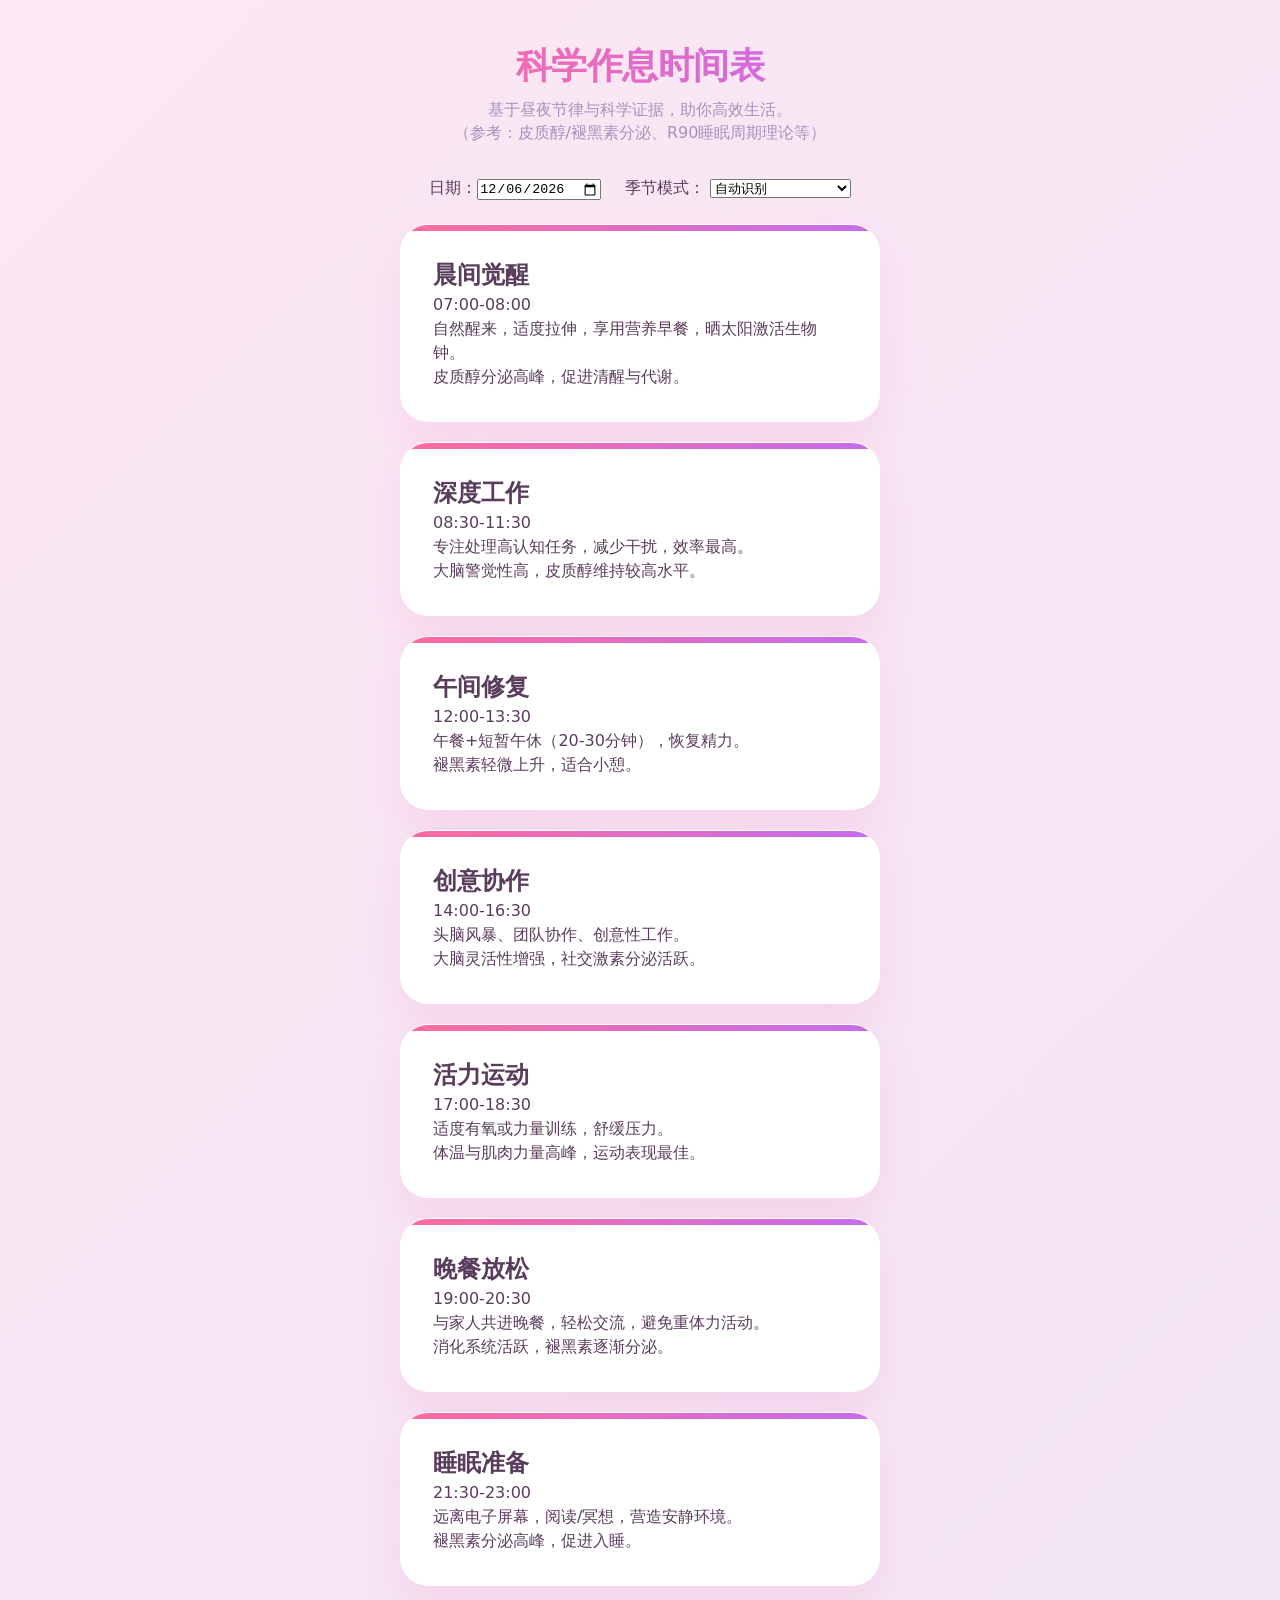
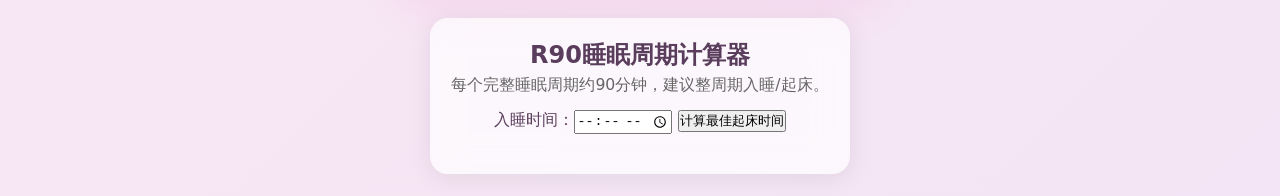
==== index.html @ bd5b2633 "Add files via upload" ====
<!DOCTYPE html>
<html lang="zh-CN">
<head>
    <meta charset="UTF-8">
    <meta name="viewport" content="width=device-width, initial-scale=1.0, maximum-scale=1.0, user-scalable=no">
    <title>LF.睡眠计算器 </title>
    <meta name="theme-color" content="#fce7f3">
    <style>
        * {
            margin: 0;
            padding: 0;
            box-sizing: border-box;
            -webkit-tap-highlight-color: transparent;
            word-break: break-word;
            overflow-wrap: break-word;
        }
        
        /* 女主题（默认） */
        :root {
            --primary: #ff6b9d;
            --primary-dark: #e84393;
            --primary-light: #ff9fce;
            --secondary: #c56cf0;
            --accent: #ff9ff3;
            --bg: linear-gradient(135deg, #fce7f3 0%, #f3e5f5 100%);
            --card-bg: rgba(255, 255, 255, 0.98);
            --surface: rgba(255, 255, 255, 0.92);
            --text: #5a3d5c;
            --text-secondary: #9c89b8;
            --text-muted: #b39bc8;
            --success: #58d68d;
            --warning: #f7dc6f;
            --error: #f1948a;
            --shadow: 0 20px 40px rgba(236, 112, 188, 0.15);
            --shadow-light: 0 10px 20px rgba(236, 112, 188, 0.1);
            --radius-lg: 28px;
            --radius-md: 20px;
            --radius-sm: 14px;
            --transition: all 0.4s cubic-bezier(0.175, 0.885, 0.32, 1.275);
        }
        
        /* 男主题 */
        .theme-male {
            --primary: #3b82f6;
            --primary-dark: #2563eb;
            --primary-light: #60a5fa;
            --secondary: #06b6d4;
            --accent: #22d3ee;
            --bg: linear-gradient(135deg, #dbeafe 0%, #e0f2fe 100%);
            --card-bg: rgba(255, 255, 255, 0.98);
            --surface: rgba(255, 255, 255, 0.92);
            --text: #1e3a8a;
            --text-secondary: #4b5563;
            --text-muted: #6b7280;
            --success: #10b981;
            --warning: #f59e0b;
            --error: #ef4444;
            --shadow: 0 20px 40px rgba(59, 130, 246, 0.15);
            --shadow-light: 0 10px 20px rgba(59, 130, 246, 0.1);
        }
        
        body {
            font-family: -apple-system, BlinkMacSystemFont, 'PingFang SC', 'Helvetica Neue', system-ui, sans-serif;
            background: var(--bg);
            color: var(--text);
            min-height: 100vh;
            padding: 16px;
            line-height: 1.5;
            overflow-x: hidden;
            touch-action: pan-y;
            transition: var(--transition);
            -webkit-font-smoothing: antialiased;
            -moz-osx-font-smoothing: grayscale;
        }
        
        .container {
            max-width: 480px;
            margin: 0 auto;
            position: relative;
            width: 100%;
        }
        
        /* 背景装饰元素 */
        .bg-blur {
            position: fixed;
            width: 300px;
            height: 300px;
            border-radius: 50%;
            filter: blur(80px);
            opacity: 0.6;
            z-index: -1;
            transition: var(--transition);
        }
        
        .bg-1 {
            background: var(--primary);
            top: 10%;
            left: -100px;
        }
        
        .bg-2 {
            background: var(--secondary);
            bottom: 10%;
            right: -100px;
        }
        
        /* 主题切换按钮 */
        .theme-toggle-container {
            position: absolute;
            top: 0;
            right: 0;
            z-index: 100;
        }
        
        .theme-toggle {
            background: var(--card-bg);
            backdrop-filter: blur(10px);
            border: none;
            width: 60px;
            height: 60px;
            border-radius: 50%;
            display: flex;
            align-items: center;
            justify-content: center;
            cursor: pointer;
            color: var(--primary);
            font-size: 28px;
            transition: var(--transition);
            box-shadow: var(--shadow-light);
            position: relative;
            overflow: hidden;
            font-weight: bold;
        }
        
        .theme-toggle:hover {
            transform: scale(1.15) rotate(15deg);
            box-shadow: 0 15px 30px rgba(var(--primary-rgb), 0.2);
        }
        
        /* 卡片 */
        .card {
            background: var(--card-bg);
            backdrop-filter: blur(20px);
            border-radius: var(--radius-lg);
            padding: clamp(20px, 5vw, 32px);
            margin-bottom: 20px;
            box-shadow: var(--shadow);
            border: 1px solid rgba(255, 255, 255, 0.8);
            position: relative;
            overflow: hidden;
            transition: var(--transition);
            width: 100%;
        }
        
        .card::before {
            content: '';
            position: absolute;
            top: 0;
            left: 0;
            right: 0;
            height: 6px;
            background: linear-gradient(90deg, var(--primary), var(--secondary));
            border-radius: var(--radius-lg) var(--radius-lg) 0 0;
            transition: var(--transition);
        }
        
        .header {
            text-align: center;
            margin-bottom: clamp(24px, 6vw, 32px);
            position: relative;
            padding-top: 20px;
        }
        
        .header h1 {
            font-size: clamp(28px, 8vw, 36px);
            font-weight: 900;
            margin-bottom: 12px;
            background: linear-gradient(90deg, var(--primary), var(--secondary));
            -webkit-background-clip: text;
            -webkit-text-fill-color: transparent;
            letter-spacing: -0.5px;
            transition: var(--transition);
            line-height: 1.2;
        }
        
        .header p {
            color: var(--text-secondary);
            font-size: clamp(14px, 4vw, 16px);
            font-weight: 500;
            opacity: 0.9;
            transition: var(--transition);
            line-height: 1.4;
        }
        
        .header-icon {
            font-size: clamp(48px, 12vw, 60px);
            margin-bottom: clamp(16px, 4vw, 20px);
            display: inline-block;
            animation: float 3s ease-in-out infinite;
            filter: drop-shadow(0 5px 15px rgba(var(--primary-rgb), 0.3));
        }
        
        @keyframes float {
            0%, 100% { transform: translateY(0) rotate(0deg); }
            50% { transform: translateY(-12px) rotate(5deg); }
        }
        
        /* 模式选择器 */
        .mode-selector {
            display: flex;
            background: var(--surface);
            border-radius: var(--radius-md);
            padding: 8px;
            margin-bottom: clamp(24px, 6vw, 32px);
            gap: 8px;
            border: 1px solid rgba(255, 255, 255, 0.5);
            transition: var(--transition);
            box-shadow: inset 0 2px 10px rgba(0, 0, 0, 0.05);
            flex-wrap: nowrap;
            overflow-x: auto;
            -webkit-overflow-scrolling: touch;
            scrollbar-width: none;
        }
        
        .mode-selector::-webkit-scrollbar {
            display: none;
        }
        
        .mode-btn {
            flex: 1;
            min-width: 100px;
            padding: clamp(14px, 4vw, 18px) 12px;
            border: none;
            background: transparent;
            color: var(--text-muted);
            font-weight: 800;
            border-radius: var(--radius-sm);
            cursor: pointer;
            transition: var(--transition);
            font-size: clamp(14px, 4vw, 16px);
            position: relative;
            overflow: hidden;
            letter-spacing: 0.5px;
            white-space: nowrap;
            text-align: center;
        }
        
        .mode-btn.active {
            color: white;
            background: linear-gradient(135deg, var(--primary), var(--secondary));
            box-shadow: 0 8px 20px rgba(var(--primary-rgb), 0.25);
            transform: translateY(-2px);
        }
        
        .mode-btn:not(.active):hover {
            background: rgba(255, 255, 255, 0.6);
            color: var(--text);
            transform: translateY(-2px);
        }
        
        /* 时间选择器 - 美化版 */
        .time-selector {
            background: var(--surface);
            border-radius: var(--radius-md);
            padding: clamp(20px, 5vw, 28px);
            margin-bottom: clamp(20px, 5vw, 28px);
            border: 1px solid rgba(255, 255, 255, 0.5);
            transition: var(--transition);
            box-shadow: 0 8px 20px rgba(0, 0, 0, 0.05);
        }
        
        .time-label {
            display: block;
            font-weight: 800;
            color: var(--text);
            margin-bottom: 20px;
            font-size: clamp(16px, 4.5vw, 18px);
            display: flex;
            align-items: center;
            gap: 12px;
            transition: var(--transition);
            line-height: 1.3;
        }
        
        .time-label::before {
            content: "⏰";
            font-size: clamp(18px, 5vw, 22px);
            background: linear-gradient(135deg, var(--primary), var(--secondary));
            -webkit-background-clip: text;
            -webkit-text-fill-color: transparent;
        }
        
        /* 自定义时间选择器 */
        .time-picker-wrapper {
            position: relative;
            width: 100%;
        }
        
        .custom-time-display {
            width: 100%;
            padding: clamp(16px, 4vw, 22px);
            font-size: clamp(28px, 8vw, 36px);
            background: rgba(255, 255, 255, 0.9);
            border: 2px solid rgba(255, 255, 255, 0.8);
            border-radius: var(--radius-sm);
            color: var(--primary);
            outline: none;
            text-align: center;
            transition: var(--transition);
            font-weight: 900;
            letter-spacing: 2px;
            box-shadow: 0 8px 20px rgba(0, 0, 0, 0.05);
            position: relative;
            cursor: pointer;
            -webkit-appearance: none;
            appearance: none;
            text-shadow: 0 0 20px rgba(var(--primary-rgb), 0.2);
            font-feature-settings: "tnum";
            line-height: 1.2;
        }
        
        .custom-time-display:hover {
            transform: translateY(-3px);
            box-shadow: 0 15px 30px rgba(0, 0, 0, 0.1);
        }
        
        .custom-time-display:focus {
            border-color: var(--primary);
            box-shadow: 0 0 0 4px rgba(var(--primary-rgb), 0.15), 0 15px 30px rgba(0, 0, 0, 0.1);
            transform: scale(1.02);
        }
        
        .custom-time-display::after {
            content: "⌚";
            position: absolute;
            right: 16px;
            top: 50%;
            transform: translateY(-50%);
            font-size: 24px;
            opacity: 0.6;
            transition: var(--transition);
        }
        
        .custom-time-display:hover::after {
            opacity: 1;
            transform: translateY(-50%) rotate(30deg);
        }
        
        /* 隐藏原生时间输入框 */
        .native-time-input {
            position: absolute;
            opacity: 0;
            width: 100%;
            height: 100%;
            top: 0;
            left: 0;
            cursor: pointer;
            z-index: 10;
        }
        
        /* 时间详情显示 */
        .time-detail {
            display: flex;
            justify-content: center;
            align-items: center;
            gap: 12px;
            margin-top: 16px;
            font-size: clamp(14px, 4vw, 16px);
            color: var(--text-secondary);
            font-weight: 600;
            opacity: 0.9;
            transition: var(--transition);
        }
        
        .time-period {
            background: rgba(var(--primary-rgb), 0.15);
            color: var(--primary);
            padding: 6px 16px;
            border-radius: 20px;
            font-weight: 800;
            font-size: clamp(14px, 4vw, 16px);
            transition: var(--transition);
            line-height: 1.2;
        }
        
        /* 滑块样式 */
        .slider-container {
            background: var(--surface);
            border-radius: var(--radius-md);
            padding: clamp(20px, 5vw, 28px);
            margin-bottom: clamp(20px, 5vw, 28px);
            border: 1px solid rgba(255, 255, 255, 0.5);
            transition: var(--transition);
            box-shadow: 0 8px 20px rgba(0, 0, 0, 0.05);
        }
        
        .slider-header {
            display: flex;
            justify-content: space-between;
            align-items: center;
            margin-bottom: 20px;
            flex-wrap: wrap;
            gap: 8px;
        }
        
        .slider-header label {
            font-weight: 800;
            color: var(--text);
            font-size: clamp(16px, 4.5vw, 18px);
            display: flex;
            align-items: center;
            gap: 12px;
            line-height: 1.3;
        }
        
        .slider-header label::before {
            content: "😴";
            font-size: clamp(18px, 5vw, 22px);
            background: linear-gradient(135deg, var(--primary), var(--secondary));
            -webkit-background-clip: text;
            -webkit-text-fill-color: transparent;
        }
        
        .slider-value {
            color: var(--primary);
            font-weight: 900;
            font-size: clamp(18px, 5vw, 22px);
            min-width: 80px;
            text-align: right;
            transition: var(--transition);
        }
        
        .slider {
            width: 100%;
            height: 12px;
            -webkit-appearance: none;
            appearance: none;
            background: linear-gradient(90deg, var(--success), var(--warning), var(--error));
            border-radius: 6px;
            outline: none;
            margin: 24px 0;
            box-shadow: inset 0 2px 6px rgba(0, 0, 0, 0.1);
        }
        
        .slider::-webkit-slider-thumb {
            -webkit-appearance: none;
            appearance: none;
            width: 36px;
            height: 36px;
            border-radius: 50%;
            background: white;
            cursor: pointer;
            border: 4px solid var(--primary);
            box-shadow: 0 6px 20px rgba(var(--primary-rgb), 0.4);
            transition: var(--transition);
        }
        
        .slider-labels {
            display: flex;
            justify-content: space-between;
            font-size: clamp(12px, 3.5vw, 14px);
            color: var(--text-muted);
            margin-top: 12px;
            font-weight: 600;
            flex-wrap: wrap;
            gap: 4px;
        }
        
        /* 午觉选项 */
        .nap-options {
            display: grid;
            grid-template-columns: repeat(3, 1fr);
            gap: clamp(12px, 3vw, 16px);
            margin-bottom: clamp(20px, 5vw, 28px);
        }
        
        .nap-option {
            background: var(--surface);
            border: 2px solid rgba(255, 255, 255, 0.5);
            border-radius: var(--radius-md);
            padding: clamp(16px, 4vw, 24px) 12px;
            text-align: center;
            cursor: pointer;
            transition: var(--transition);
            position: relative;
            overflow: hidden;
        }
        
        .nap-option.active {
            background: linear-gradient(135deg, var(--primary), var(--secondary));
            border-color: transparent;
            transform: translateY(-6px);
            box-shadow: 0 15px 30px rgba(var(--primary-rgb), 0.25);
        }
        
        .nap-duration {
            font-size: clamp(22px, 6vw, 28px);
            font-weight: 900;
            margin-bottom: 8px;
            position: relative;
            z-index: 2;
            letter-spacing: 1px;
            line-height: 1.2;
        }
        
        .nap-desc {
            font-size: clamp(12px, 3.5vw, 14px);
            color: var(--text-muted);
            position: relative;
            z-index: 2;
            font-weight: 600;
            line-height: 1.3;
        }
        
        .nap-option.active .nap-duration,
        .nap-option.active .nap-desc {
            color: white;
        }
        
        /* 当前时间显示 */
        .current-time-display {
            background: var(--surface);
            border-radius: var(--radius-md);
            padding: clamp(20px, 5vw, 24px);
            text-align: center;
            margin-bottom: clamp(20px, 5vw, 28px);
            border: 1px solid rgba(255, 255, 255, 0.5);
            position: relative;
            overflow: hidden;
            transition: var(--transition);
            box-shadow: 0 8px 20px rgba(0, 0, 0, 0.05);
        }
        
        .current-time-label {
            font-size: clamp(14px, 4vw, 16px);
            color: var(--text-secondary);
            margin-bottom: 12px;
            position: relative;
            z-index: 2;
            font-weight: 700;
            line-height: 1.3;
        }
        
        .current-time-value {
            font-size: clamp(36px, 10vw, 48px);
            font-weight: 900;
            color: var(--primary);
            position: relative;
            z-index: 2;
            text-shadow: 0 0 30px rgba(var(--primary-rgb), 0.3);
            transition: var(--transition);
            letter-spacing: 2px;
            font-feature-settings: "tnum";
            line-height: 1.2;
        }
        
        /* 计算按钮 */
        .calculate-btn {
            width: 100%;
            padding: clamp(20px, 5vw, 26px);
            background: linear-gradient(135deg, var(--primary), var(--secondary));
            border: none;
            border-radius: var(--radius-md);
            color: white;
            font-size: clamp(18px, 5vw, 20px);
            font-weight: 900;
            cursor: pointer;
            transition: var(--transition);
            margin-top: 12px;
            box-shadow: 0 15px 35px rgba(var(--primary-rgb), 0.3);
            position: relative;
            overflow: hidden;
            letter-spacing: 1px;
            line-height: 1.2;
        }
        
        .calculate-btn:hover {
            transform: translateY(-5px);
            box-shadow: 0 20px 40px rgba(var(--primary-rgb), 0.4);
        }
        
        /* 结果区域 */
        .results {
            margin-top: clamp(24px, 6vw, 32px);
            display: none;
            opacity: 0;
            transform: translateY(30px);
            transition: opacity 0.6s ease, transform 0.6s ease;
        }
        
        .results.show {
            display: block;
            opacity: 1;
            transform: translateY(0);
        }
        
        .result-header {
            display: flex;
            justify-content: space-between;
            align-items: center;
            margin-bottom: 24px;
            padding-bottom: 20px;
            border-bottom: 2px solid rgba(var(--primary-rgb), 0.1);
            flex-wrap: wrap;
            gap: 12px;
        }
        
        .result-header h3 {
            font-size: clamp(20px, 6vw, 24px);
            font-weight: 900;
            background: linear-gradient(90deg, var(--primary), var(--secondary));
            -webkit-background-clip: text;
            -webkit-text-fill-color: transparent;
            transition: var(--transition);
            line-height: 1.2;
        }
        
        .result-count {
            background: rgba(var(--primary-rgb), 0.15);
            color: var(--primary);
            padding: 10px 20px;
            border-radius: 50px;
            font-size: clamp(14px, 4vw, 16px);
            font-weight: 900;
            transition: var(--transition);
            white-space: nowrap;
        }
        
        .result-list {
            display: flex;
            flex-direction: column;
            gap: clamp(16px, 4vw, 20px);
        }
        
        .result-item {
            background: var(--surface);
            border-radius: var(--radius-md);
            padding: clamp(20px, 5vw, 26px);
            border-left: 8px solid var(--primary);
            transition: var(--transition);
            position: relative;
            overflow: hidden;
            box-shadow: 0 8px 20px rgba(0, 0, 0, 0.05);
        }
        
        .result-item.optimal {
            background: linear-gradient(135deg, rgba(88, 214, 141, 0.2), rgba(88, 214, 141, 0.1));
            border-left-color: var(--success);
            transform: scale(1.03);
            box-shadow: 0 15px 35px rgba(16, 185, 129, 0.2);
        }
        
        /* 时间显示美化 - 改为24小时制并添加中文时段 */
        .result-time {
            font-size: clamp(28px, 8vw, 36px);
            font-weight: 900;
            margin-bottom: 12px;
            position: relative;
            z-index: 2;
            background: linear-gradient(90deg, var(--primary), var(--secondary));
            -webkit-background-clip: text;
            -webkit-text-fill-color: transparent;
            letter-spacing: 2px;
            font-feature-settings: "tnum";
            text-shadow: 0 2px 10px rgba(var(--primary-rgb), 0.1);
            line-height: 1.2;
        }
        
        .time-period {
            font-size: clamp(14px, 4vw, 16px);
            font-weight: 700;
            color: var(--text-secondary);
            margin-left: 8px;
            vertical-align: middle;
        }
        
        .result-info {
            display: flex;
            justify-content: space-between;
            align-items: center;
            position: relative;
            z-index: 2;
            flex-wrap: wrap;
            gap: 12px;
        }
        
        .result-cycles {
            color: var(--text-secondary);
            font-size: clamp(14px, 4vw, 16px);
            font-weight: 700;
            transition: var(--transition);
            background: rgba(255, 255, 255, 0.7);
            padding: 8px 16px;
            border-radius: 20px;
            line-height: 1.3;
        }
        
        .set-alarm-btn {
            background: rgba(var(--primary-rgb), 0.15);
            color: var(--primary);
            padding: clamp(10px, 3vw, 12px) clamp(16px, 4vw, 24px);
            border-radius: var(--radius-sm);
            font-size: clamp(14px, 3.5vw, 15px);
            font-weight: 800;
            text-decoration: none;
            transition: var(--transition);
            border: 2px solid rgba(var(--primary-rgb), 0.3);
            display: inline-flex;
            align-items: center;
            gap: 8px;
            white-space: nowrap;
            line-height: 1.2;
            cursor: pointer;
            border: none;
            outline: none;
        }
        
        .set-alarm-btn:hover {
            background: var(--primary);
            color: white;
            transform: translateY(-3px);
            box-shadow: 0 8px 20px rgba(var(--primary-rgb), 0.3);
        }
        
        /* 展开全部按钮 */
        .expand-btn {
            width: 100%;
            padding: clamp(14px, 4vw, 18px);
            background: var(--surface);
            border: 2px solid rgba(var(--primary-rgb), 0.3);
            border-radius: var(--radius-md);
            color: var(--primary);
            font-size: clamp(14px, 4vw, 16px);
            font-weight: 800;
            cursor: pointer;
            transition: var(--transition);
            margin-top: 20px;
            text-align: center;
            display: none;
        }
        
        .expand-btn:hover {
            background: rgba(var(--primary-rgb), 0.1);
            transform: translateY(-3px);
        }
        
        /* 提示信息 */
        .tips {
            background: var(--surface);
            border-radius: var(--radius-md);
            padding: clamp(20px, 5vw, 28px);
            margin-top: clamp(24px, 6vw, 32px);
            border-left: 8px solid var(--warning);
            transition: var(--transition);
            box-shadow: 0 8px 20px rgba(0, 0, 0, 0.05);
        }
        
        .tips h3 {
            color: var(--warning);
            font-size: clamp(18px, 5vw, 20px);
            font-weight: 900;
            margin-bottom: 20px;
            display: flex;
            align-items: center;
            gap: 16px;
            line-height: 1.3;
        }
        
        .tips ul {
            padding-left: 28px;
            color: var(--text-secondary);
        }
        
        .tips li {
            margin-bottom: 12px;
            line-height: 1.6;
            font-weight: 500;
        }
        
        /* 信息卡片 */
        .info-section {
            margin-top: clamp(24px, 6vw, 32px);
        }
        
        .info-card {
            background: var(--surface);
            border-radius: var(--radius-md);
            padding: clamp(20px, 5vw, 28px);
            margin-bottom: clamp(16px, 4vw, 24px);
            border: 1px solid rgba(255, 255, 255, 0.5);
            transition: var(--transition);
            box-shadow: 0 8px 20px rgba(0, 0, 0, 0.05);
        }
        
        .info-card h3 {
            font-size: clamp(18px, 5vw, 20px);
            font-weight: 900;
            margin-bottom: 20px;
            color: var(--primary);
            transition: var(--transition);
            display: flex;
            align-items: center;
            gap: 12px;
            line-height: 1.3;
        }
        
        .info-card p {
            color: var(--text-secondary);
            font-size: clamp(14px, 4vw, 16px);
            line-height: 1.7;
            font-weight: 500;
        }
        
        /* 页脚 */
        .footer {
            text-align: center;
            margin-top: clamp(32px, 8vw, 48px);
            padding-top: clamp(20px, 5vw, 28px);
            border-top: 2px solid rgba(var(--primary-rgb), 0.1);
            color: var(--text-muted);
            font-size: clamp(14px, 3.5vw, 15px);
            font-weight: 600;
        }
        
        .footer p:first-child {
            margin-bottom: 12px;
        }
        
        /* 闹钟设置模态框 */
        .alarm-modal {
            display: none;
            position: fixed;
            top: 0;
            left: 0;
            right: 0;
            bottom: 0;
            background: rgba(0, 0, 0, 0.7);
            z-index: 1000;
            align-items: center;
            justify-content: center;
            padding: 20px;
        }
        
        .alarm-modal.show {
            display: flex;
        }
        
        .alarm-modal-content {
            background: var(--card-bg);
            border-radius: var(--radius-lg);
            padding: clamp(24px, 6vw, 32px);
            max-width: 400px;
            width: 100%;
            box-shadow: 0 25px 50px rgba(0, 0, 0, 0.3);
            position: relative;
            animation: modalFadeIn 0.3s ease;
        }
        
        @keyframes modalFadeIn {
            from { opacity: 0; transform: translateY(-20px); }
            to { opacity: 1; transform: translateY(0); }
        }
        
        .alarm-modal h3 {
            font-size: clamp(20px, 6vw, 24px);
            font-weight: 900;
            color: var(--primary);
            margin-bottom: 20px;
            text-align: center;
        }
        
        .alarm-time {
            font-size: clamp(32px, 8vw, 40px);
            font-weight: 900;
            text-align: center;
            color: var(--primary);
            margin-bottom: 30px;
            padding: 20px;
            background: rgba(var(--primary-rgb), 0.1);
            border-radius: var(--radius-md);
        }
        
        .alarm-options {
            display: flex;
            flex-direction: column;
            gap: 16px;
        }
        
        .alarm-option {
            display: flex;
            align-items: center;
            gap: 16px;
            padding: 16px;
            background: var(--surface);
            border-radius: var(--radius-md);
            cursor: pointer;
            transition: var(--transition);
            border: 2px solid transparent;
        }
        
        .alarm-option:hover {
            transform: translateY(-3px);
            border-color: var(--primary);
            box-shadow: 0 8px 20px rgba(var(--primary-rgb), 0.15);
        }
        
        .alarm-option-icon {
            font-size: 28px;
            width: 50px;
            height: 50px;
            display: flex;
            align-items: center;
            justify-content: center;
            background: rgba(var(--primary-rgb), 0.1);
            border-radius: 50%;
            color: var(--primary);
        }
        
        .alarm-option-text {
            flex: 1;
        }
        
        .alarm-option-title {
            font-weight: 800;
            color: var(--text);
            margin-bottom: 4px;
            font-size: 16px;
        }
        
        .alarm-option-desc {
            color: var(--text-secondary);
            font-size: 14px;
        }
        
        .close-modal {
            position: absolute;
            top: 20px;
            right: 20px;
            width: 40px;
            height: 40px;
            border-radius: 50%;
            background: rgba(var(--primary-rgb), 0.1);
            border: none;
            color: var(--primary);
            font-size: 24px;
            cursor: pointer;
            display: flex;
            align-items: center;
            justify-content: center;
            transition: var(--transition);
        }
        
        .close-modal:hover {
            background: var(--primary);
            color: white;
            transform: rotate(90deg);
        }
        
        /* 桌面端优化 */
        @media (min-width: 768px) {
            body {
                padding: 24px;
            }
            
            .container {
                max-width: 480px;
            }
            
            .card {
                padding: 32px;
            }
            
            .header h1 {
                font-size: 36px;
            }
            
            .mode-btn {
                font-size: 16px;
                min-width: 120px;
            }
        }
        
        /* 移动端优化 */
        @media (max-width: 480px) {
            .nap-options {
                grid-template-columns: repeat(3, minmax(0, 1fr));
                gap: 10px;
            }
            
            .mode-btn {
                min-width: 90px;
                padding: 14px 8px;
                font-size: 14px;
            }
            
            .theme-toggle {
                width: 50px;
                height: 50px;
                font-size: 24px;
            }
        }
        
        @media (max-width: 360px) {
            .nap-options {
                grid-template-columns: 1fr;
            }
            
            .result-info {
                flex-direction: column;
                align-items: flex-start;
                gap: 16px;
            }
            
            .set-alarm-btn {
                align-self: flex-start;
            }
            
            .slider-labels {
                flex-direction: column;
                align-items: flex-start;
                gap: 4px;
            }
            
            .slider-labels span {
                width: 100%;
                text-align: left;
            }
        }
    </style>
</head>
<body>
    <!-- 背景装饰元素 -->

    <div class="container">
      <header class="header">
        <h1>科学作息时间表</h1>
        <p>基于昼夜节律与科学证据，助你高效生活。<br>（参考：皮质醇/褪黑素分泌、R90睡眠周期理论等）</p>
      </header>
      <section class="settings" style="margin-bottom:1.5rem;display:flex;gap:1.5rem;flex-wrap:wrap;justify-content:center;">
        <label>日期：<input type="date" id="datePicker"></label>
        <label>季节模式：
          <select id="seasonMode">
            <option value="auto">自动识别</option>
            <option value="spring_summer">春夏（早起30分钟）</option>
            <option value="autumn_winter">秋冬（标准）</option>
          </select>
        </label>
      </section>
      <section class="schedule" id="schedule"></section>
      <section class="r90" style="margin:2rem auto 0 auto;max-width:420px;background:rgba(255,255,255,0.7);border-radius:18px;box-shadow:0 4px 24px rgba(0,0,0,0.08);backdrop-filter:blur(16px);padding:1.2rem 1.2rem 1.5rem 1.2rem;text-align:center;">
        <h2>R90睡眠周期计算器</h2>
        <div style="margin-bottom:0.7rem; color:#666; font-size:0.98rem;">每个完整睡眠周期约90分钟，建议整周期入睡/起床。</div>
        <div>
          <label>入睡时间：<input type="time" id="sleepTime"></label>
          <button id="calcR90">计算最佳起床时间</button>
        </div>
        <div class="r90-result" id="r90Result" style="margin-top:1rem;color:#4f8cff;font-size:1.1rem;font-weight:500;"></div>
      </section>
    </div>
    <script>
    // 科学作息7大模块定义
    const baseSchedule = [
      {
        name: "晨间觉醒",
        time: "07:00-08:00",
        desc: "自然醒来，适度拉伸，享用营养早餐，晒太阳激活生物钟。",
        science: "皮质醇分泌高峰，促进清醒与代谢。"
      },
      {
        name: "深度工作",
        time: "08:30-11:30",
        desc: "专注处理高认知任务，减少干扰，效率最高。",
        science: "大脑警觉性高，皮质醇维持较高水平。"
      },
      {
        name: "午间修复",
        time: "12:00-13:30",
        desc: "午餐+短暂午休（20-30分钟），恢复精力。",
        science: "褪黑素轻微上升，适合小憩。"
      },
      {
        name: "创意协作",
        time: "14:00-16:30",
        desc: "头脑风暴、团队协作、创意性工作。",
        science: "大脑灵活性增强，社交激素分泌活跃。"
      },
      {
        name: "活力运动",
        time: "17:00-18:30",
        desc: "适度有氧或力量训练，舒缓压力。",
        science: "体温与肌肉力量高峰，运动表现最佳。"
      },
      {
        name: "晚餐放松",
        time: "19:00-20:30",
        desc: "与家人共进晚餐，轻松交流，避免重体力活动。",
        science: "消化系统活跃，褪黑素逐渐分泌。"
      },
      {
        name: "睡眠准备",
        time: "21:30-23:00",
        desc: "远离电子屏幕，阅读/冥想，营造安静环境。",
        science: "褪黑素分泌高峰，促进入睡。"
      }
    ];
    // 季节模式调整
    function getSeasonMode(date, userPref) {
      if (userPref && userPref !== 'auto') return userPref;
      const m = date.getMonth() + 1;
      if (m >= 3 && m <= 8) return 'spring_summer';
      return 'autumn_winter';
    }
    function adjustScheduleForSeason(schedule, seasonMode) {
      if (seasonMode === 'spring_summer') {
        // 早起30分钟，整体提前30分钟
        return schedule.map(item => {
          const [start, end] = item.time.split('-').map(t => t.trim());
          return {
            ...item,
            time: shiftTimeRange(start, end, -30)
          };
        });
      }
      return schedule;
    }
    function shiftTimeRange(start, end, deltaMin) {
      return `${shiftTime(start, deltaMin)}-${shiftTime(end, deltaMin)}`;
    }
    function shiftTime(timeStr, deltaMin) {
      const [h, m] = timeStr.split(':').map(Number);
      let total = h * 60 + m + deltaMin;
      if (total < 0) total += 24 * 60;
      if (total >= 24 * 60) total -= 24 * 60;
      const hh = String(Math.floor(total / 60)).padStart(2, '0');
      const mm = String(total % 60).padStart(2, '0');
      return `${hh}:${mm}`;
    }
    // 渲染作息表
    function renderSchedule(date, seasonMode) {
      const schedule = adjustScheduleForSeason(baseSchedule, seasonMode);
      const container = document.getElementById('schedule');
      container.innerHTML = '';
      schedule.forEach(item => {
        const card = document.createElement('div');
        card.className = 'card';
        card.innerHTML = `
          <h2>${item.name}</h2>
          <div class="time">${item.time}</div>
          <div class="desc">${item.desc}</div>
          <div class="science">${item.science}</div>
        `;
        container.appendChild(card);
      });
    }
    // 本地存储
    function savePrefs(date, seasonMode) {
      localStorage.setItem('schedule_date', date.toISOString().slice(0,10));
      localStorage.setItem('season_mode', seasonMode);
    }
    function loadPrefs() {
      const dateStr = localStorage.getItem('schedule_date');
      const seasonMode = localStorage.getItem('season_mode') || 'auto';
      return {
        date: dateStr ? new Date(dateStr) : new Date(),
        seasonMode
      };
    }
    // 事件绑定
    const datePicker = document.getElementById('datePicker');
    const seasonModeSel = document.getElementById('seasonMode');
    function updateSchedule() {
      const date = new Date(datePicker.value);
      const seasonMode = getSeasonMode(date, seasonModeSel.value);
      renderSchedule(date, seasonMode);
      savePrefs(date, seasonModeSel.value);
    }
    datePicker.addEventListener('change', updateSchedule);
    seasonModeSel.addEventListener('change', updateSchedule);
    // 初始化
    (function init() {
      const prefs = loadPrefs();
      datePicker.value = prefs.date.toISOString().slice(0,10);
      seasonModeSel.value = prefs.seasonMode;
      updateSchedule();
    })();
    // R90睡眠周期计算
    document.getElementById('calcR90').onclick = function() {
      const sleepTime = document.getElementById('sleepTime').value;
      if (!sleepTime) {
        document.getElementById('r90Result').textContent = '请先选择入睡时间';
        return;
      }
      const [h, m] = sleepTime.split(':').map(Number);
      const base = h * 60 + m;
      let results = [];
      for (let i = 3; i <= 6; i++) { // 3~6个周期
        const t = base + i * 90;
        const hh = String(Math.floor((t % 1440) / 60)).padStart(2, '0');
        const mm = String((t % 60)).padStart(2, '0');
        results.push(`${hh}:${mm}`);
      }
      document.getElementById('r90Result').textContent = '建议起床时间：' + results.join(' 或 ');
    };
    </script>
  </body>
</html>
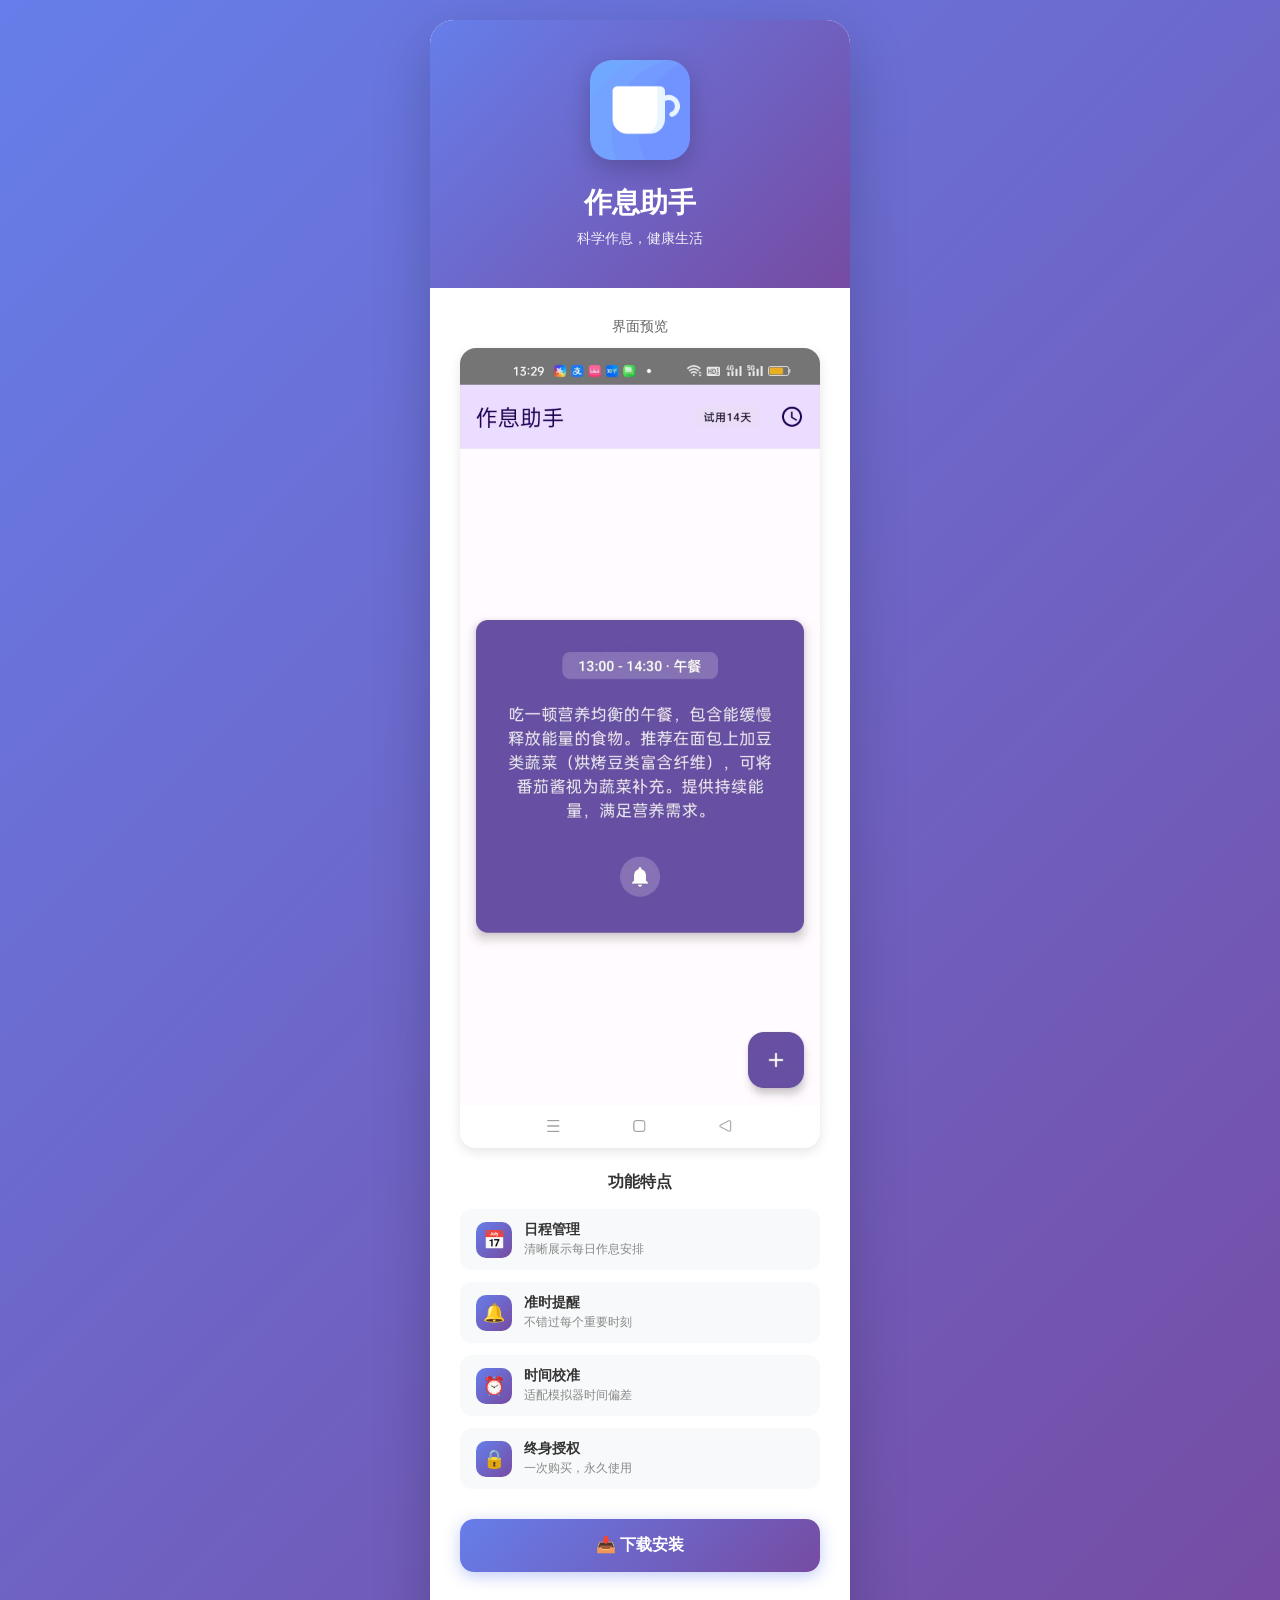
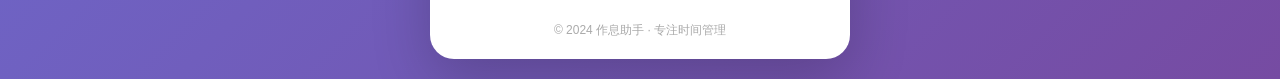
==== commit cbe88561: "Add files via upload" ====
--- a/index.html
+++ b/index.html
@@ -1,1206 +1,224 @@
-<!DOCTYPE html>
-<html lang="zh-CN">
-<head>
-    <meta charset="UTF-8">
-    <meta name="viewport" content="width=device-width, initial-scale=1.0, maximum-scale=1.0, user-scalable=no">
-    <title>LF.睡眠计算器 </title>
-    <meta name="theme-color" content="#fce7f3">
-    <style>
-        * {
-            margin: 0;
-            padding: 0;
-            box-sizing: border-box;
-            -webkit-tap-highlight-color: transparent;
-            word-break: break-word;
-            overflow-wrap: break-word;
-        }
-        
-        /* 女主题（默认） */
-        :root {
-            --primary: #ff6b9d;
-            --primary-dark: #e84393;
-            --primary-light: #ff9fce;
-            --secondary: #c56cf0;
-            --accent: #ff9ff3;
-            --bg: linear-gradient(135deg, #fce7f3 0%, #f3e5f5 100%);
-            --card-bg: rgba(255, 255, 255, 0.98);
-            --surface: rgba(255, 255, 255, 0.92);
-            --text: #5a3d5c;
-            --text-secondary: #9c89b8;
-            --text-muted: #b39bc8;
-            --success: #58d68d;
-            --warning: #f7dc6f;
-            --error: #f1948a;
-            --shadow: 0 20px 40px rgba(236, 112, 188, 0.15);
-            --shadow-light: 0 10px 20px rgba(236, 112, 188, 0.1);
-            --radius-lg: 28px;
-            --radius-md: 20px;
-            --radius-sm: 14px;
-            --transition: all 0.4s cubic-bezier(0.175, 0.885, 0.32, 1.275);
-        }
-        
-        /* 男主题 */
-        .theme-male {
-            --primary: #3b82f6;
-            --primary-dark: #2563eb;
-            --primary-light: #60a5fa;
-            --secondary: #06b6d4;
-            --accent: #22d3ee;
-            --bg: linear-gradient(135deg, #dbeafe 0%, #e0f2fe 100%);
-            --card-bg: rgba(255, 255, 255, 0.98);
-            --surface: rgba(255, 255, 255, 0.92);
-            --text: #1e3a8a;
-            --text-secondary: #4b5563;
-            --text-muted: #6b7280;
-            --success: #10b981;
-            --warning: #f59e0b;
-            --error: #ef4444;
-            --shadow: 0 20px 40px rgba(59, 130, 246, 0.15);
-            --shadow-light: 0 10px 20px rgba(59, 130, 246, 0.1);
-        }
-        
-        body {
-            font-family: -apple-system, BlinkMacSystemFont, 'PingFang SC', 'Helvetica Neue', system-ui, sans-serif;
-            background: var(--bg);
-            color: var(--text);
-            min-height: 100vh;
-            padding: 16px;
-            line-height: 1.5;
-            overflow-x: hidden;
-            touch-action: pan-y;
-            transition: var(--transition);
-            -webkit-font-smoothing: antialiased;
-            -moz-osx-font-smoothing: grayscale;
-        }
-        
-        .container {
-            max-width: 480px;
-            margin: 0 auto;
-            position: relative;
-            width: 100%;
-        }
-        
-        /* 背景装饰元素 */
-        .bg-blur {
-            position: fixed;
-            width: 300px;
-            height: 300px;
-            border-radius: 50%;
-            filter: blur(80px);
-            opacity: 0.6;
-            z-index: -1;
-            transition: var(--transition);
-        }
-        
-        .bg-1 {
-            background: var(--primary);
-            top: 10%;
-            left: -100px;
-        }
-        
-        .bg-2 {
-            background: var(--secondary);
-            bottom: 10%;
-            right: -100px;
-        }
-        
-        /* 主题切换按钮 */
-        .theme-toggle-container {
-            position: absolute;
-            top: 0;
-            right: 0;
-            z-index: 100;
-        }
-        
-        .theme-toggle {
-            background: var(--card-bg);
-            backdrop-filter: blur(10px);
-            border: none;
-            width: 60px;
-            height: 60px;
-            border-radius: 50%;
-            display: flex;
-            align-items: center;
-            justify-content: center;
-            cursor: pointer;
-            color: var(--primary);
-            font-size: 28px;
-            transition: var(--transition);
-            box-shadow: var(--shadow-light);
-            position: relative;
-            overflow: hidden;
-            font-weight: bold;
-        }
-        
-        .theme-toggle:hover {
-            transform: scale(1.15) rotate(15deg);
-            box-shadow: 0 15px 30px rgba(var(--primary-rgb), 0.2);
-        }
-        
-        /* 卡片 */
-        .card {
-            background: var(--card-bg);
-            backdrop-filter: blur(20px);
-            border-radius: var(--radius-lg);
-            padding: clamp(20px, 5vw, 32px);
-            margin-bottom: 20px;
-            box-shadow: var(--shadow);
-            border: 1px solid rgba(255, 255, 255, 0.8);
-            position: relative;
-            overflow: hidden;
-            transition: var(--transition);
-            width: 100%;
-        }
-        
-        .card::before {
-            content: '';
-            position: absolute;
-            top: 0;
-            left: 0;
-            right: 0;
-            height: 6px;
-            background: linear-gradient(90deg, var(--primary), var(--secondary));
-            border-radius: var(--radius-lg) var(--radius-lg) 0 0;
-            transition: var(--transition);
-        }
-        
-        .header {
-            text-align: center;
-            margin-bottom: clamp(24px, 6vw, 32px);
-            position: relative;
-            padding-top: 20px;
-        }
-        
-        .header h1 {
-            font-size: clamp(28px, 8vw, 36px);
-            font-weight: 900;
-            margin-bottom: 12px;
-            background: linear-gradient(90deg, var(--primary), var(--secondary));
-            -webkit-background-clip: text;
-            -webkit-text-fill-color: transparent;
-            letter-spacing: -0.5px;
-            transition: var(--transition);
-            line-height: 1.2;
-        }
-        
-        .header p {
-            color: var(--text-secondary);
-            font-size: clamp(14px, 4vw, 16px);
-            font-weight: 500;
-            opacity: 0.9;
-            transition: var(--transition);
-            line-height: 1.4;
-        }
-        
-        .header-icon {
-            font-size: clamp(48px, 12vw, 60px);
-            margin-bottom: clamp(16px, 4vw, 20px);
-            display: inline-block;
-            animation: float 3s ease-in-out infinite;
-            filter: drop-shadow(0 5px 15px rgba(var(--primary-rgb), 0.3));
-        }
-        
-        @keyframes float {
-            0%, 100% { transform: translateY(0) rotate(0deg); }
-            50% { transform: translateY(-12px) rotate(5deg); }
-        }
-        
-        /* 模式选择器 */
-        .mode-selector {
-            display: flex;
-            background: var(--surface);
-            border-radius: var(--radius-md);
-            padding: 8px;
-            margin-bottom: clamp(24px, 6vw, 32px);
-            gap: 8px;
-            border: 1px solid rgba(255, 255, 255, 0.5);
-            transition: var(--transition);
-            box-shadow: inset 0 2px 10px rgba(0, 0, 0, 0.05);
-            flex-wrap: nowrap;
-            overflow-x: auto;
-            -webkit-overflow-scrolling: touch;
-            scrollbar-width: none;
-        }
-        
-        .mode-selector::-webkit-scrollbar {
-            display: none;
-        }
-        
-        .mode-btn {
-            flex: 1;
-            min-width: 100px;
-            padding: clamp(14px, 4vw, 18px) 12px;
-            border: none;
-            background: transparent;
-            color: var(--text-muted);
-            font-weight: 800;
-            border-radius: var(--radius-sm);
-            cursor: pointer;
-            transition: var(--transition);
-            font-size: clamp(14px, 4vw, 16px);
-            position: relative;
-            overflow: hidden;
-            letter-spacing: 0.5px;
-            white-space: nowrap;
-            text-align: center;
-        }
-        
-        .mode-btn.active {
-            color: white;
-            background: linear-gradient(135deg, var(--primary), var(--secondary));
-            box-shadow: 0 8px 20px rgba(var(--primary-rgb), 0.25);
-            transform: translateY(-2px);
-        }
-        
-        .mode-btn:not(.active):hover {
-            background: rgba(255, 255, 255, 0.6);
-            color: var(--text);
-            transform: translateY(-2px);
-        }
-        
-        /* 时间选择器 - 美化版 */
-        .time-selector {
-            background: var(--surface);
-            border-radius: var(--radius-md);
-            padding: clamp(20px, 5vw, 28px);
-            margin-bottom: clamp(20px, 5vw, 28px);
-            border: 1px solid rgba(255, 255, 255, 0.5);
-            transition: var(--transition);
-            box-shadow: 0 8px 20px rgba(0, 0, 0, 0.05);
-        }
-        
-        .time-label {
-            display: block;
-            font-weight: 800;
-            color: var(--text);
-            margin-bottom: 20px;
-            font-size: clamp(16px, 4.5vw, 18px);
-            display: flex;
-            align-items: center;
-            gap: 12px;
-            transition: var(--transition);
-            line-height: 1.3;
-        }
-        
-        .time-label::before {
-            content: "⏰";
-            font-size: clamp(18px, 5vw, 22px);
-            background: linear-gradient(135deg, var(--primary), var(--secondary));
-            -webkit-background-clip: text;
-            -webkit-text-fill-color: transparent;
-        }
-        
-        /* 自定义时间选择器 */
-        .time-picker-wrapper {
-            position: relative;
-            width: 100%;
-        }
-        
-        .custom-time-display {
-            width: 100%;
-            padding: clamp(16px, 4vw, 22px);
-            font-size: clamp(28px, 8vw, 36px);
-            background: rgba(255, 255, 255, 0.9);
-            border: 2px solid rgba(255, 255, 255, 0.8);
-            border-radius: var(--radius-sm);
-            color: var(--primary);
-            outline: none;
-            text-align: center;
-            transition: var(--transition);
-            font-weight: 900;
-            letter-spacing: 2px;
-            box-shadow: 0 8px 20px rgba(0, 0, 0, 0.05);
-            position: relative;
-            cursor: pointer;
-            -webkit-appearance: none;
-            appearance: none;
-            text-shadow: 0 0 20px rgba(var(--primary-rgb), 0.2);
-            font-feature-settings: "tnum";
-            line-height: 1.2;
-        }
-        
-        .custom-time-display:hover {
-            transform: translateY(-3px);
-            box-shadow: 0 15px 30px rgba(0, 0, 0, 0.1);
-        }
-        
-        .custom-time-display:focus {
-            border-color: var(--primary);
-            box-shadow: 0 0 0 4px rgba(var(--primary-rgb), 0.15), 0 15px 30px rgba(0, 0, 0, 0.1);
-            transform: scale(1.02);
-        }
-        
-        .custom-time-display::after {
-            content: "⌚";
-            position: absolute;
-            right: 16px;
-            top: 50%;
-            transform: translateY(-50%);
-            font-size: 24px;
-            opacity: 0.6;
-            transition: var(--transition);
-        }
-        
-        .custom-time-display:hover::after {
-            opacity: 1;
-            transform: translateY(-50%) rotate(30deg);
-        }
-        
-        /* 隐藏原生时间输入框 */
-        .native-time-input {
-            position: absolute;
-            opacity: 0;
-            width: 100%;
-            height: 100%;
-            top: 0;
-            left: 0;
-            cursor: pointer;
-            z-index: 10;
-        }
-        
-        /* 时间详情显示 */
-        .time-detail {
-            display: flex;
-            justify-content: center;
-            align-items: center;
-            gap: 12px;
-            margin-top: 16px;
-            font-size: clamp(14px, 4vw, 16px);
-            color: var(--text-secondary);
-            font-weight: 600;
-            opacity: 0.9;
-            transition: var(--transition);
-        }
-        
-        .time-period {
-            background: rgba(var(--primary-rgb), 0.15);
-            color: var(--primary);
-            padding: 6px 16px;
-            border-radius: 20px;
-            font-weight: 800;
-            font-size: clamp(14px, 4vw, 16px);
-            transition: var(--transition);
-            line-height: 1.2;
-        }
-        
-        /* 滑块样式 */
-        .slider-container {
-            background: var(--surface);
-            border-radius: var(--radius-md);
-            padding: clamp(20px, 5vw, 28px);
-            margin-bottom: clamp(20px, 5vw, 28px);
-            border: 1px solid rgba(255, 255, 255, 0.5);
-            transition: var(--transition);
-            box-shadow: 0 8px 20px rgba(0, 0, 0, 0.05);
-        }
-        
-        .slider-header {
-            display: flex;
-            justify-content: space-between;
-            align-items: center;
-            margin-bottom: 20px;
-            flex-wrap: wrap;
-            gap: 8px;
-        }
-        
-        .slider-header label {
-            font-weight: 800;
-            color: var(--text);
-            font-size: clamp(16px, 4.5vw, 18px);
-            display: flex;
-            align-items: center;
-            gap: 12px;
-            line-height: 1.3;
-        }
-        
-        .slider-header label::before {
-            content: "😴";
-            font-size: clamp(18px, 5vw, 22px);
-            background: linear-gradient(135deg, var(--primary), var(--secondary));
-            -webkit-background-clip: text;
-            -webkit-text-fill-color: transparent;
-        }
-        
-        .slider-value {
-            color: var(--primary);
-            font-weight: 900;
-            font-size: clamp(18px, 5vw, 22px);
-            min-width: 80px;
-            text-align: right;
-            transition: var(--transition);
-        }
-        
-        .slider {
-            width: 100%;
-            height: 12px;
-            -webkit-appearance: none;
-            appearance: none;
-            background: linear-gradient(90deg, var(--success), var(--warning), var(--error));
-            border-radius: 6px;
-            outline: none;
-            margin: 24px 0;
-            box-shadow: inset 0 2px 6px rgba(0, 0, 0, 0.1);
-        }
-        
-        .slider::-webkit-slider-thumb {
-            -webkit-appearance: none;
-            appearance: none;
-            width: 36px;
-            height: 36px;
-            border-radius: 50%;
-            background: white;
-            cursor: pointer;
-            border: 4px solid var(--primary);
-            box-shadow: 0 6px 20px rgba(var(--primary-rgb), 0.4);
-            transition: var(--transition);
-        }
-        
-        .slider-labels {
-            display: flex;
-            justify-content: space-between;
-            font-size: clamp(12px, 3.5vw, 14px);
-            color: var(--text-muted);
-            margin-top: 12px;
-            font-weight: 600;
-            flex-wrap: wrap;
-            gap: 4px;
-        }
-        
-        /* 午觉选项 */
-        .nap-options {
-            display: grid;
-            grid-template-columns: repeat(3, 1fr);
-            gap: clamp(12px, 3vw, 16px);
-            margin-bottom: clamp(20px, 5vw, 28px);
-        }
-        
-        .nap-option {
-            background: var(--surface);
-            border: 2px solid rgba(255, 255, 255, 0.5);
-            border-radius: var(--radius-md);
-            padding: clamp(16px, 4vw, 24px) 12px;
-            text-align: center;
-            cursor: pointer;
-            transition: var(--transition);
-            position: relative;
-            overflow: hidden;
-        }
-        
-        .nap-option.active {
-            background: linear-gradient(135deg, var(--primary), var(--secondary));
-            border-color: transparent;
-            transform: translateY(-6px);
-            box-shadow: 0 15px 30px rgba(var(--primary-rgb), 0.25);
-        }
-        
-        .nap-duration {
-            font-size: clamp(22px, 6vw, 28px);
-            font-weight: 900;
-            margin-bottom: 8px;
-            position: relative;
-            z-index: 2;
-            letter-spacing: 1px;
-            line-height: 1.2;
-        }
-        
-        .nap-desc {
-            font-size: clamp(12px, 3.5vw, 14px);
-            color: var(--text-muted);
-            position: relative;
-            z-index: 2;
-            font-weight: 600;
-            line-height: 1.3;
-        }
-        
-        .nap-option.active .nap-duration,
-        .nap-option.active .nap-desc {
-            color: white;
-        }
-        
-        /* 当前时间显示 */
-        .current-time-display {
-            background: var(--surface);
-            border-radius: var(--radius-md);
-            padding: clamp(20px, 5vw, 24px);
-            text-align: center;
-            margin-bottom: clamp(20px, 5vw, 28px);
-            border: 1px solid rgba(255, 255, 255, 0.5);
-            position: relative;
-            overflow: hidden;
-            transition: var(--transition);
-            box-shadow: 0 8px 20px rgba(0, 0, 0, 0.05);
-        }
-        
-        .current-time-label {
-            font-size: clamp(14px, 4vw, 16px);
-            color: var(--text-secondary);
-            margin-bottom: 12px;
-            position: relative;
-            z-index: 2;
-            font-weight: 700;
-            line-height: 1.3;
-        }
-        
-        .current-time-value {
-            font-size: clamp(36px, 10vw, 48px);
-            font-weight: 900;
-            color: var(--primary);
-            position: relative;
-            z-index: 2;
-            text-shadow: 0 0 30px rgba(var(--primary-rgb), 0.3);
-            transition: var(--transition);
-            letter-spacing: 2px;
-            font-feature-settings: "tnum";
-            line-height: 1.2;
-        }
-        
-        /* 计算按钮 */
-        .calculate-btn {
-            width: 100%;
-            padding: clamp(20px, 5vw, 26px);
-            background: linear-gradient(135deg, var(--primary), var(--secondary));
-            border: none;
-            border-radius: var(--radius-md);
-            color: white;
-            font-size: clamp(18px, 5vw, 20px);
-            font-weight: 900;
-            cursor: pointer;
-            transition: var(--transition);
-            margin-top: 12px;
-            box-shadow: 0 15px 35px rgba(var(--primary-rgb), 0.3);
-            position: relative;
-            overflow: hidden;
-            letter-spacing: 1px;
-            line-height: 1.2;
-        }
-        
-        .calculate-btn:hover {
-            transform: translateY(-5px);
-            box-shadow: 0 20px 40px rgba(var(--primary-rgb), 0.4);
-        }
-        
-        /* 结果区域 */
-        .results {
-            margin-top: clamp(24px, 6vw, 32px);
-            display: none;
-            opacity: 0;
-            transform: translateY(30px);
-            transition: opacity 0.6s ease, transform 0.6s ease;
-        }
-        
-        .results.show {
-            display: block;
-            opacity: 1;
-            transform: translateY(0);
-        }
-        
-        .result-header {
-            display: flex;
-            justify-content: space-between;
-            align-items: center;
-            margin-bottom: 24px;
-            padding-bottom: 20px;
-            border-bottom: 2px solid rgba(var(--primary-rgb), 0.1);
-            flex-wrap: wrap;
-            gap: 12px;
-        }
-        
-        .result-header h3 {
-            font-size: clamp(20px, 6vw, 24px);
-            font-weight: 900;
-            background: linear-gradient(90deg, var(--primary), var(--secondary));
-            -webkit-background-clip: text;
-            -webkit-text-fill-color: transparent;
-            transition: var(--transition);
-            line-height: 1.2;
-        }
-        
-        .result-count {
-            background: rgba(var(--primary-rgb), 0.15);
-            color: var(--primary);
-            padding: 10px 20px;
-            border-radius: 50px;
-            font-size: clamp(14px, 4vw, 16px);
-            font-weight: 900;
-            transition: var(--transition);
-            white-space: nowrap;
-        }
-        
-        .result-list {
-            display: flex;
-            flex-direction: column;
-            gap: clamp(16px, 4vw, 20px);
-        }
-        
-        .result-item {
-            background: var(--surface);
-            border-radius: var(--radius-md);
-            padding: clamp(20px, 5vw, 26px);
-            border-left: 8px solid var(--primary);
-            transition: var(--transition);
-            position: relative;
-            overflow: hidden;
-            box-shadow: 0 8px 20px rgba(0, 0, 0, 0.05);
-        }
-        
-        .result-item.optimal {
-            background: linear-gradient(135deg, rgba(88, 214, 141, 0.2), rgba(88, 214, 141, 0.1));
-            border-left-color: var(--success);
-            transform: scale(1.03);
-            box-shadow: 0 15px 35px rgba(16, 185, 129, 0.2);
-        }
-        
-        /* 时间显示美化 - 改为24小时制并添加中文时段 */
-        .result-time {
-            font-size: clamp(28px, 8vw, 36px);
-            font-weight: 900;
-            margin-bottom: 12px;
-            position: relative;
-            z-index: 2;
-            background: linear-gradient(90deg, var(--primary), var(--secondary));
-            -webkit-background-clip: text;
-            -webkit-text-fill-color: transparent;
-            letter-spacing: 2px;
-            font-feature-settings: "tnum";
-            text-shadow: 0 2px 10px rgba(var(--primary-rgb), 0.1);
-            line-height: 1.2;
-        }
-        
-        .time-period {
-            font-size: clamp(14px, 4vw, 16px);
-            font-weight: 700;
-            color: var(--text-secondary);
-            margin-left: 8px;
-            vertical-align: middle;
-        }
-        
-        .result-info {
-            display: flex;
-            justify-content: space-between;
-            align-items: center;
-            position: relative;
-            z-index: 2;
-            flex-wrap: wrap;
-            gap: 12px;
-        }
-        
-        .result-cycles {
-            color: var(--text-secondary);
-            font-size: clamp(14px, 4vw, 16px);
-            font-weight: 700;
-            transition: var(--transition);
-            background: rgba(255, 255, 255, 0.7);
-            padding: 8px 16px;
-            border-radius: 20px;
-            line-height: 1.3;
-        }
-        
-        .set-alarm-btn {
-            background: rgba(var(--primary-rgb), 0.15);
-            color: var(--primary);
-            padding: clamp(10px, 3vw, 12px) clamp(16px, 4vw, 24px);
-            border-radius: var(--radius-sm);
-            font-size: clamp(14px, 3.5vw, 15px);
-            font-weight: 800;
-            text-decoration: none;
-            transition: var(--transition);
-            border: 2px solid rgba(var(--primary-rgb), 0.3);
-            display: inline-flex;
-            align-items: center;
-            gap: 8px;
-            white-space: nowrap;
-            line-height: 1.2;
-            cursor: pointer;
-            border: none;
-            outline: none;
-        }
-        
-        .set-alarm-btn:hover {
-            background: var(--primary);
-            color: white;
-            transform: translateY(-3px);
-            box-shadow: 0 8px 20px rgba(var(--primary-rgb), 0.3);
-        }
-        
-        /* 展开全部按钮 */
-        .expand-btn {
-            width: 100%;
-            padding: clamp(14px, 4vw, 18px);
-            background: var(--surface);
-            border: 2px solid rgba(var(--primary-rgb), 0.3);
-            border-radius: var(--radius-md);
-            color: var(--primary);
-            font-size: clamp(14px, 4vw, 16px);
-            font-weight: 800;
-            cursor: pointer;
-            transition: var(--transition);
-            margin-top: 20px;
-            text-align: center;
-            display: none;
-        }
-        
-        .expand-btn:hover {
-            background: rgba(var(--primary-rgb), 0.1);
-            transform: translateY(-3px);
-        }
-        
-        /* 提示信息 */
-        .tips {
-            background: var(--surface);
-            border-radius: var(--radius-md);
-            padding: clamp(20px, 5vw, 28px);
-            margin-top: clamp(24px, 6vw, 32px);
-            border-left: 8px solid var(--warning);
-            transition: var(--transition);
-            box-shadow: 0 8px 20px rgba(0, 0, 0, 0.05);
-        }
-        
-        .tips h3 {
-            color: var(--warning);
-            font-size: clamp(18px, 5vw, 20px);
-            font-weight: 900;
-            margin-bottom: 20px;
-            display: flex;
-            align-items: center;
-            gap: 16px;
-            line-height: 1.3;
-        }
-        
-        .tips ul {
-            padding-left: 28px;
-            color: var(--text-secondary);
-        }
-        
-        .tips li {
-            margin-bottom: 12px;
-            line-height: 1.6;
-            font-weight: 500;
-        }
-        
-        /* 信息卡片 */
-        .info-section {
-            margin-top: clamp(24px, 6vw, 32px);
-        }
-        
-        .info-card {
-            background: var(--surface);
-            border-radius: var(--radius-md);
-            padding: clamp(20px, 5vw, 28px);
-            margin-bottom: clamp(16px, 4vw, 24px);
-            border: 1px solid rgba(255, 255, 255, 0.5);
-            transition: var(--transition);
-            box-shadow: 0 8px 20px rgba(0, 0, 0, 0.05);
-        }
-        
-        .info-card h3 {
-            font-size: clamp(18px, 5vw, 20px);
-            font-weight: 900;
-            margin-bottom: 20px;
-            color: var(--primary);
-            transition: var(--transition);
-            display: flex;
-            align-items: center;
-            gap: 12px;
-            line-height: 1.3;
-        }
-        
-        .info-card p {
-            color: var(--text-secondary);
-            font-size: clamp(14px, 4vw, 16px);
-            line-height: 1.7;
-            font-weight: 500;
-        }
-        
-        /* 页脚 */
-        .footer {
-            text-align: center;
-            margin-top: clamp(32px, 8vw, 48px);
-            padding-top: clamp(20px, 5vw, 28px);
-            border-top: 2px solid rgba(var(--primary-rgb), 0.1);
-            color: var(--text-muted);
-            font-size: clamp(14px, 3.5vw, 15px);
-            font-weight: 600;
-        }
-        
-        .footer p:first-child {
-            margin-bottom: 12px;
-        }
-        
-        /* 闹钟设置模态框 */
-        .alarm-modal {
-            display: none;
-            position: fixed;
-            top: 0;
-            left: 0;
-            right: 0;
-            bottom: 0;
-            background: rgba(0, 0, 0, 0.7);
-            z-index: 1000;
-            align-items: center;
-            justify-content: center;
-            padding: 20px;
-        }
-        
-        .alarm-modal.show {
-            display: flex;
-        }
-        
-        .alarm-modal-content {
-            background: var(--card-bg);
-            border-radius: var(--radius-lg);
-            padding: clamp(24px, 6vw, 32px);
-            max-width: 400px;
-            width: 100%;
-            box-shadow: 0 25px 50px rgba(0, 0, 0, 0.3);
-            position: relative;
-            animation: modalFadeIn 0.3s ease;
-        }
-        
-        @keyframes modalFadeIn {
-            from { opacity: 0; transform: translateY(-20px); }
-            to { opacity: 1; transform: translateY(0); }
-        }
-        
-        .alarm-modal h3 {
-            font-size: clamp(20px, 6vw, 24px);
-            font-weight: 900;
-            color: var(--primary);
-            margin-bottom: 20px;
-            text-align: center;
-        }
-        
-        .alarm-time {
-            font-size: clamp(32px, 8vw, 40px);
-            font-weight: 900;
-            text-align: center;
-            color: var(--primary);
-            margin-bottom: 30px;
-            padding: 20px;
-            background: rgba(var(--primary-rgb), 0.1);
-            border-radius: var(--radius-md);
-        }
-        
-        .alarm-options {
-            display: flex;
-            flex-direction: column;
-            gap: 16px;
-        }
-        
-        .alarm-option {
-            display: flex;
-            align-items: center;
-            gap: 16px;
-            padding: 16px;
-            background: var(--surface);
-            border-radius: var(--radius-md);
-            cursor: pointer;
-            transition: var(--transition);
-            border: 2px solid transparent;
-        }
-        
-        .alarm-option:hover {
-            transform: translateY(-3px);
-            border-color: var(--primary);
-            box-shadow: 0 8px 20px rgba(var(--primary-rgb), 0.15);
-        }
-        
-        .alarm-option-icon {
-            font-size: 28px;
-            width: 50px;
-            height: 50px;
-            display: flex;
-            align-items: center;
-            justify-content: center;
-            background: rgba(var(--primary-rgb), 0.1);
-            border-radius: 50%;
-            color: var(--primary);
-        }
-        
-        .alarm-option-text {
-            flex: 1;
-        }
-        
-        .alarm-option-title {
-            font-weight: 800;
-            color: var(--text);
-            margin-bottom: 4px;
-            font-size: 16px;
-        }
-        
-        .alarm-option-desc {
-            color: var(--text-secondary);
-            font-size: 14px;
-        }
-        
-        .close-modal {
-            position: absolute;
-            top: 20px;
-            right: 20px;
-            width: 40px;
-            height: 40px;
-            border-radius: 50%;
-            background: rgba(var(--primary-rgb), 0.1);
-            border: none;
-            color: var(--primary);
-            font-size: 24px;
-            cursor: pointer;
-            display: flex;
-            align-items: center;
-            justify-content: center;
-            transition: var(--transition);
-        }
-        
-        .close-modal:hover {
-            background: var(--primary);
-            color: white;
-            transform: rotate(90deg);
-        }
-        
-        /* 桌面端优化 */
-        @media (min-width: 768px) {
-            body {
-                padding: 24px;
-            }
-            
-            .container {
-                max-width: 480px;
-            }
-            
-            .card {
-                padding: 32px;
-            }
-            
-            .header h1 {
-                font-size: 36px;
-            }
-            
-            .mode-btn {
-                font-size: 16px;
-                min-width: 120px;
-            }
-        }
-        
-        /* 移动端优化 */
-        @media (max-width: 480px) {
-            .nap-options {
-                grid-template-columns: repeat(3, minmax(0, 1fr));
-                gap: 10px;
-            }
-            
-            .mode-btn {
-                min-width: 90px;
-                padding: 14px 8px;
-                font-size: 14px;
-            }
-            
-            .theme-toggle {
-                width: 50px;
-                height: 50px;
-                font-size: 24px;
-            }
-        }
-        
-        @media (max-width: 360px) {
-            .nap-options {
-                grid-template-columns: 1fr;
-            }
-            
-            .result-info {
-                flex-direction: column;
-                align-items: flex-start;
-                gap: 16px;
-            }
-            
-            .set-alarm-btn {
-                align-self: flex-start;
-            }
-            
-            .slider-labels {
-                flex-direction: column;
-                align-items: flex-start;
-                gap: 4px;
-            }
-            
-            .slider-labels span {
-                width: 100%;
-                text-align: left;
-            }
-        }
-    </style>
-</head>
-<body>
-    <!-- 背景装饰元素 -->
-
-    <div class="container">
-      <header class="header">
-        <h1>科学作息时间表</h1>
-        <p>基于昼夜节律与科学证据，助你高效生活。<br>（参考：皮质醇/褪黑素分泌、R90睡眠周期理论等）</p>
-      </header>
-      <section class="settings" style="margin-bottom:1.5rem;display:flex;gap:1.5rem;flex-wrap:wrap;justify-content:center;">
-        <label>日期：<input type="date" id="datePicker"></label>
-        <label>季节模式：
-          <select id="seasonMode">
-            <option value="auto">自动识别</option>
-            <option value="spring_summer">春夏（早起30分钟）</option>
-            <option value="autumn_winter">秋冬（标准）</option>
-          </select>
-        </label>
-      </section>
-      <section class="schedule" id="schedule"></section>
-      <section class="r90" style="margin:2rem auto 0 auto;max-width:420px;background:rgba(255,255,255,0.7);border-radius:18px;box-shadow:0 4px 24px rgba(0,0,0,0.08);backdrop-filter:blur(16px);padding:1.2rem 1.2rem 1.5rem 1.2rem;text-align:center;">
-        <h2>R90睡眠周期计算器</h2>
-        <div style="margin-bottom:0.7rem; color:#666; font-size:0.98rem;">每个完整睡眠周期约90分钟，建议整周期入睡/起床。</div>
-        <div>
-          <label>入睡时间：<input type="time" id="sleepTime"></label>
-          <button id="calcR90">计算最佳起床时间</button>
-        </div>
-        <div class="r90-result" id="r90Result" style="margin-top:1rem;color:#4f8cff;font-size:1.1rem;font-weight:500;"></div>
-      </section>
-    </div>
-    <script>
-    // 科学作息7大模块定义
-    const baseSchedule = [
-      {
-        name: "晨间觉醒",
-        time: "07:00-08:00",
-        desc: "自然醒来，适度拉伸，享用营养早餐，晒太阳激活生物钟。",
-        science: "皮质醇分泌高峰，促进清醒与代谢。"
-      },
-      {
-        name: "深度工作",
-        time: "08:30-11:30",
-        desc: "专注处理高认知任务，减少干扰，效率最高。",
-        science: "大脑警觉性高，皮质醇维持较高水平。"
-      },
-      {
-        name: "午间修复",
-        time: "12:00-13:30",
-        desc: "午餐+短暂午休（20-30分钟），恢复精力。",
-        science: "褪黑素轻微上升，适合小憩。"
-      },
-      {
-        name: "创意协作",
-        time: "14:00-16:30",
-        desc: "头脑风暴、团队协作、创意性工作。",
-        science: "大脑灵活性增强，社交激素分泌活跃。"
-      },
-      {
-        name: "活力运动",
-        time: "17:00-18:30",
-        desc: "适度有氧或力量训练，舒缓压力。",
-        science: "体温与肌肉力量高峰，运动表现最佳。"
-      },
-      {
-        name: "晚餐放松",
-        time: "19:00-20:30",
-        desc: "与家人共进晚餐，轻松交流，避免重体力活动。",
-        science: "消化系统活跃，褪黑素逐渐分泌。"
-      },
-      {
-        name: "睡眠准备",
-        time: "21:30-23:00",
-        desc: "远离电子屏幕，阅读/冥想，营造安静环境。",
-        science: "褪黑素分泌高峰，促进入睡。"
-      }
-    ];
-    // 季节模式调整
-    function getSeasonMode(date, userPref) {
-      if (userPref && userPref !== 'auto') return userPref;
-      const m = date.getMonth() + 1;
-      if (m >= 3 && m <= 8) return 'spring_summer';
-      return 'autumn_winter';
-    }
-    function adjustScheduleForSeason(schedule, seasonMode) {
-      if (seasonMode === 'spring_summer') {
-        // 早起30分钟，整体提前30分钟
-        return schedule.map(item => {
-          const [start, end] = item.time.split('-').map(t => t.trim());
-          return {
-            ...item,
-            time: shiftTimeRange(start, end, -30)
-          };
-        });
-      }
-      return schedule;
-    }
-    function shiftTimeRange(start, end, deltaMin) {
-      return `${shiftTime(start, deltaMin)}-${shiftTime(end, deltaMin)}`;
-    }
-    function shiftTime(timeStr, deltaMin) {
-      const [h, m] = timeStr.split(':').map(Number);
-      let total = h * 60 + m + deltaMin;
-      if (total < 0) total += 24 * 60;
-      if (total >= 24 * 60) total -= 24 * 60;
-      const hh = String(Math.floor(total / 60)).padStart(2, '0');
-      const mm = String(total % 60).padStart(2, '0');
-      return `${hh}:${mm}`;
-    }
-    // 渲染作息表
-    function renderSchedule(date, seasonMode) {
-      const schedule = adjustScheduleForSeason(baseSchedule, seasonMode);
-      const container = document.getElementById('schedule');
-      container.innerHTML = '';
-      schedule.forEach(item => {
-        const card = document.createElement('div');
-        card.className = 'card';
-        card.innerHTML = `
-          <h2>${item.name}</h2>
-          <div class="time">${item.time}</div>
-          <div class="desc">${item.desc}</div>
-          <div class="science">${item.science}</div>
-        `;
-        container.appendChild(card);
-      });
-    }
-    // 本地存储
-    function savePrefs(date, seasonMode) {
-      localStorage.setItem('schedule_date', date.toISOString().slice(0,10));
-      localStorage.setItem('season_mode', seasonMode);
-    }
-    function loadPrefs() {
-      const dateStr = localStorage.getItem('schedule_date');
-      const seasonMode = localStorage.getItem('season_mode') || 'auto';
-      return {
-        date: dateStr ? new Date(dateStr) : new Date(),
-        seasonMode
-      };
-    }
-    // 事件绑定
-    const datePicker = document.getElementById('datePicker');
-    const seasonModeSel = document.getElementById('seasonMode');
-    function updateSchedule() {
-      const date = new Date(datePicker.value);
-      const seasonMode = getSeasonMode(date, seasonModeSel.value);
-      renderSchedule(date, seasonMode);
-      savePrefs(date, seasonModeSel.value);
-    }
-    datePicker.addEventListener('change', updateSchedule);
-    seasonModeSel.addEventListener('change', updateSchedule);
-    // 初始化
-    (function init() {
-      const prefs = loadPrefs();
-      datePicker.value = prefs.date.toISOString().slice(0,10);
-      seasonModeSel.value = prefs.seasonMode;
-      updateSchedule();
-    })();
-    // R90睡眠周期计算
-    document.getElementById('calcR90').onclick = function() {
-      const sleepTime = document.getElementById('sleepTime').value;
-      if (!sleepTime) {
-        document.getElementById('r90Result').textContent = '请先选择入睡时间';
-        return;
-      }
-      const [h, m] = sleepTime.split(':').map(Number);
-      const base = h * 60 + m;
-      let results = [];
-      for (let i = 3; i <= 6; i++) { // 3~6个周期
-        const t = base + i * 90;
-        const hh = String(Math.floor((t % 1440) / 60)).padStart(2, '0');
-        const mm = String((t % 60)).padStart(2, '0');
-        results.push(`${hh}:${mm}`);
-      }
-      document.getElementById('r90Result').textContent = '建议起床时间：' + results.join(' 或 ');
-    };
-    </script>
-  </body>
-</html>+<!DOCTYPE html>
+<html lang="zh-CN">
+<head>
+    <meta charset="UTF-8">
+    <meta name="viewport" content="width=device-width, initial-scale=1.0">
+    <title>作息助手 - 科学作息，健康生活</title>
+    <style>
+        * {
+            margin: 0;
+            padding: 0;
+            box-sizing: border-box;
+        }
+
+        body {
+            font-family: -apple-system, BlinkMacSystemFont, "Segoe UI", "PingFang SC", "Hiragino Sans GB", "Microsoft YaHei", sans-serif;
+            background: linear-gradient(135deg, #667eea 0%, #764ba2 100%);
+            min-height: 100vh;
+            display: flex;
+            justify-content: center;
+            align-items: center;
+            padding: 20px;
+        }
+
+        .container {
+            background: white;
+            border-radius: 24px;
+            box-shadow: 0 20px 60px rgba(0, 0, 0, 0.2);
+            max-width: 420px;
+            width: 100%;
+            overflow: hidden;
+        }
+
+        .header {
+            background: linear-gradient(135deg, #667eea 0%, #764ba2 100%);
+            padding: 40px 30px;
+            text-align: center;
+            color: white;
+        }
+
+        .app-icon {
+            width: 100px;
+            height: 100px;
+            border-radius: 22px;
+            margin-bottom: 20px;
+            box-shadow: 0 8px 24px rgba(0, 0, 0, 0.2);
+        }
+
+        .app-name {
+            font-size: 28px;
+            font-weight: 700;
+            margin-bottom: 8px;
+        }
+
+        .app-tagline {
+            font-size: 14px;
+            opacity: 0.9;
+        }
+
+        .content {
+            padding: 30px;
+        }
+
+        .features-title {
+            font-size: 16px;
+            font-weight: 600;
+            color: #333;
+            margin-bottom: 16px;
+            text-align: center;
+        }
+
+        .features {
+            display: grid;
+            gap: 12px;
+            margin-bottom: 30px;
+        }
+
+        .feature-item {
+            display: flex;
+            align-items: center;
+            gap: 12px;
+            padding: 12px 16px;
+            background: #f8f9fa;
+            border-radius: 12px;
+        }
+
+        .feature-icon {
+            width: 36px;
+            height: 36px;
+            background: linear-gradient(135deg, #667eea 0%, #764ba2 100%);
+            border-radius: 10px;
+            display: flex;
+            align-items: center;
+            justify-content: center;
+            color: white;
+            font-size: 18px;
+        }
+
+        .feature-text {
+            flex: 1;
+        }
+
+        .feature-name {
+            font-size: 14px;
+            font-weight: 600;
+            color: #333;
+        }
+
+        .feature-desc {
+            font-size: 12px;
+            color: #888;
+            margin-top: 2px;
+        }
+
+        .download-btn {
+            display: block;
+            width: 100%;
+            padding: 16px;
+            background: linear-gradient(135deg, #667eea 0%, #764ba2 100%);
+            color: white;
+            text-align: center;
+            text-decoration: none;
+            border-radius: 14px;
+            font-size: 16px;
+            font-weight: 600;
+            transition: transform 0.2s, box-shadow 0.2s;
+            box-shadow: 0 4px 16px rgba(102, 126, 234, 0.4);
+        }
+
+        .download-btn:hover {
+            transform: translateY(-2px);
+            box-shadow: 0 6px 20px rgba(102, 126, 234, 0.5);
+        }
+
+        .download-btn:active {
+            transform: translateY(0);
+        }
+
+        .footer {
+            text-align: center;
+            padding: 20px;
+            color: #aaa;
+            font-size: 12px;
+        }
+
+        .screenshot {
+            width: 100%;
+            border-radius: 16px;
+            margin-bottom: 20px;
+            box-shadow: 0 4px 12px rgba(0, 0, 0, 0.1);
+        }
+
+        .screenshot-title {
+            font-size: 14px;
+            color: #666;
+            text-align: center;
+            margin-bottom: 12px;
+        }
+
+        @media (max-width: 480px) {
+            .container {
+                border-radius: 0;
+            }
+
+            body {
+                padding: 0;
+            }
+        }
+    </style>
+</head>
+<body>
+    <div class="container">
+        <div class="header">
+            <img src="icon.png" alt="作息助手" class="app-icon">
+            <div class="app-name">作息助手</div>
+            <div class="app-tagline">科学作息，健康生活</div>
+        </div>
+
+        <div class="content">
+            <div class="screenshot-title">界面预览</div>
+            <img src="screenshot.jpg" alt="截图" class="screenshot">
+
+            <div class="features-title">功能特点</div>
+            <div class="features">
+                <div class="feature-item">
+                    <div class="feature-icon">📅</div>
+                    <div class="feature-text">
+                        <div class="feature-name">日程管理</div>
+                        <div class="feature-desc">清晰展示每日作息安排</div>
+                    </div>
+                </div>
+                <div class="feature-item">
+                    <div class="feature-icon">🔔</div>
+                    <div class="feature-text">
+                        <div class="feature-name">准时提醒</div>
+                        <div class="feature-desc">不错过每个重要时刻</div>
+                    </div>
+                </div>
+                <div class="feature-item">
+                    <div class="feature-icon">⏰</div>
+                    <div class="feature-text">
+                        <div class="feature-name">时间校准</div>
+                        <div class="feature-desc">适配模拟器时间偏差</div>
+                    </div>
+                </div>
+                <div class="feature-item">
+                    <div class="feature-icon">🔒</div>
+                    <div class="feature-text">
+                        <div class="feature-name">终身授权</div>
+                        <div class="feature-desc">一次购买，永久使用</div>
+                    </div>
+                </div>
+            </div>
+
+            <a href="https://时间节奏.xyz/schedule-assistant.apk" class="download-btn">
+                📥 下载安装
+            </a>
+        </div>
+
+        <div class="footer">
+            © 2024 作息助手 · 专注时间管理
+        </div>
+    </div>
+</body>
+</html>
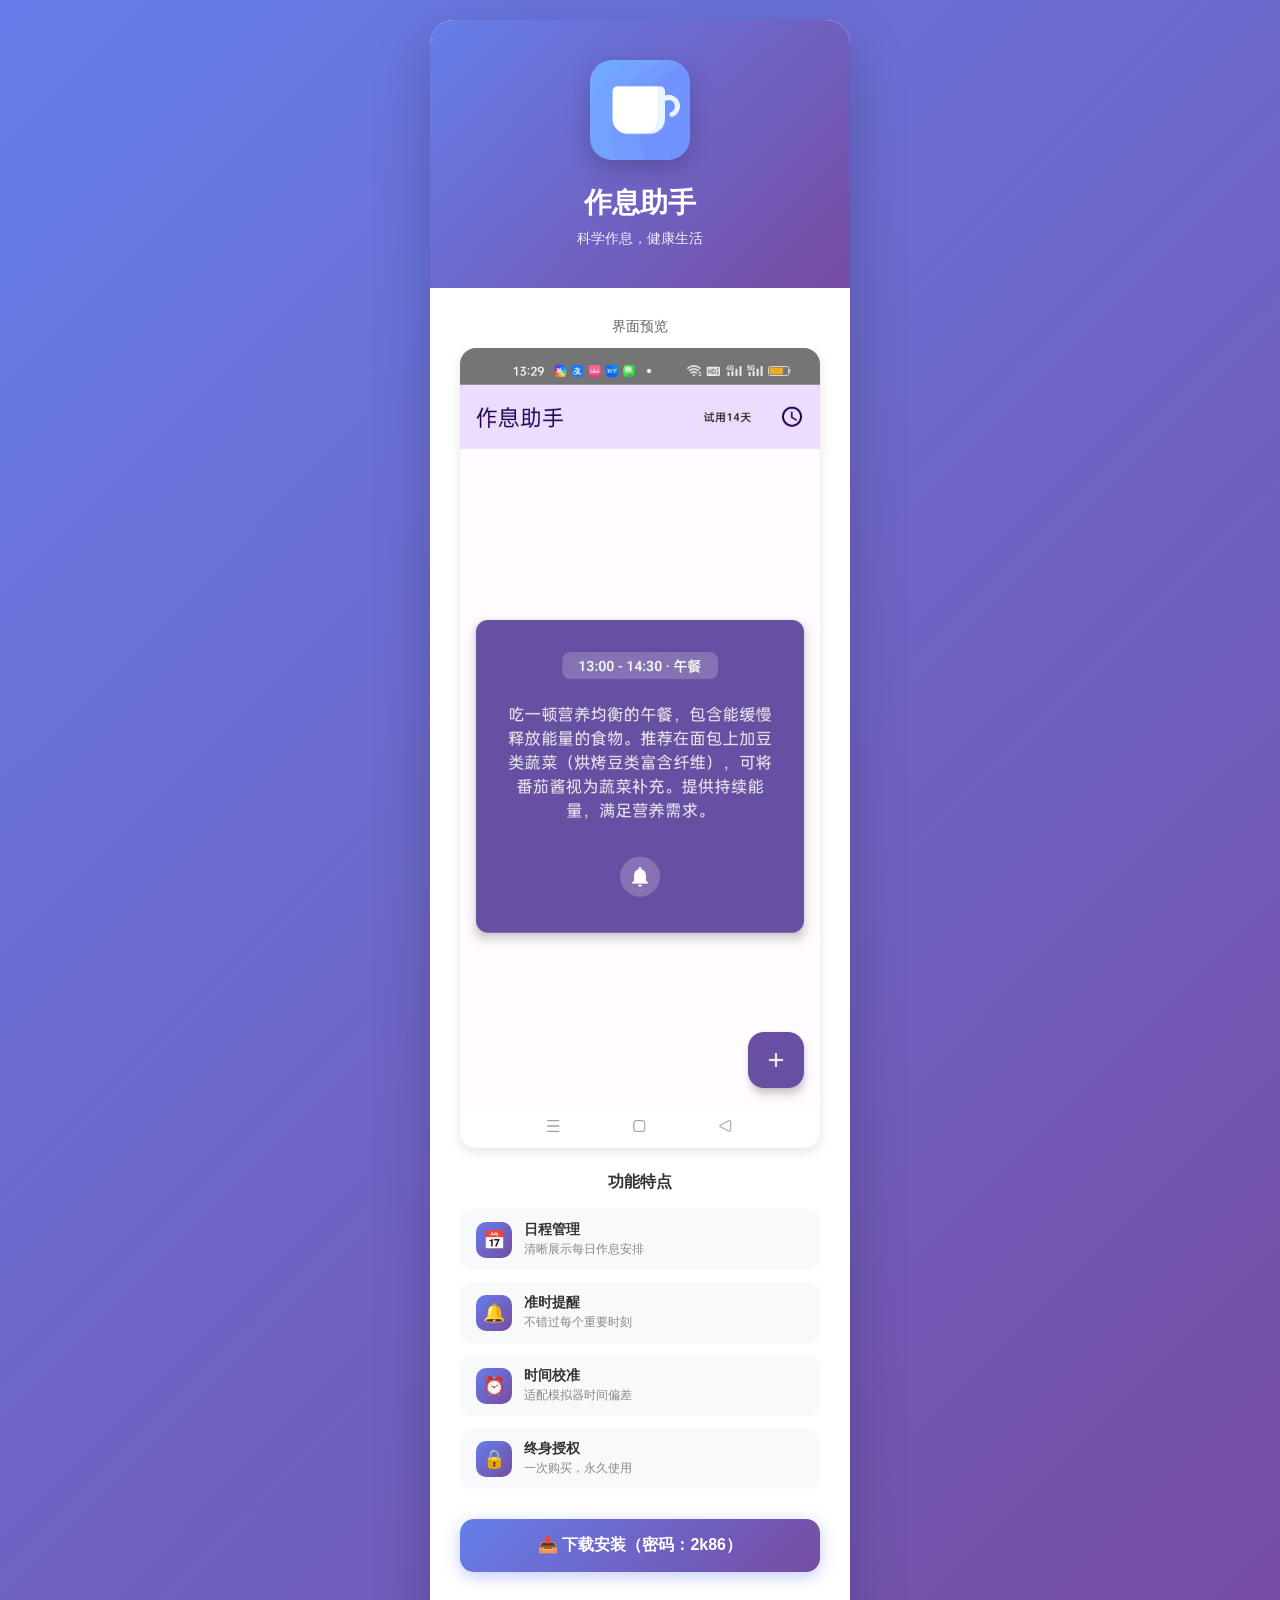
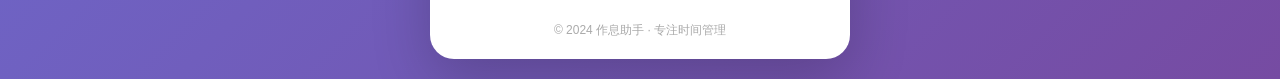
==== commit 712e1daf: "Add files via upload" ====
--- a/index.html
+++ b/index.html
@@ -211,8 +211,8 @@
                 </div>
             </div>
 
-            <a href="https://时间节奏.xyz/schedule-assistant.apk" class="download-btn">
-                📥 下载安装
+            <a href="https://wwaya.lanzouv.com/iS5Ia3sx9hub" class="download-btn">
+                📥 下载安装（密码：2k86）
             </a>
         </div>
 
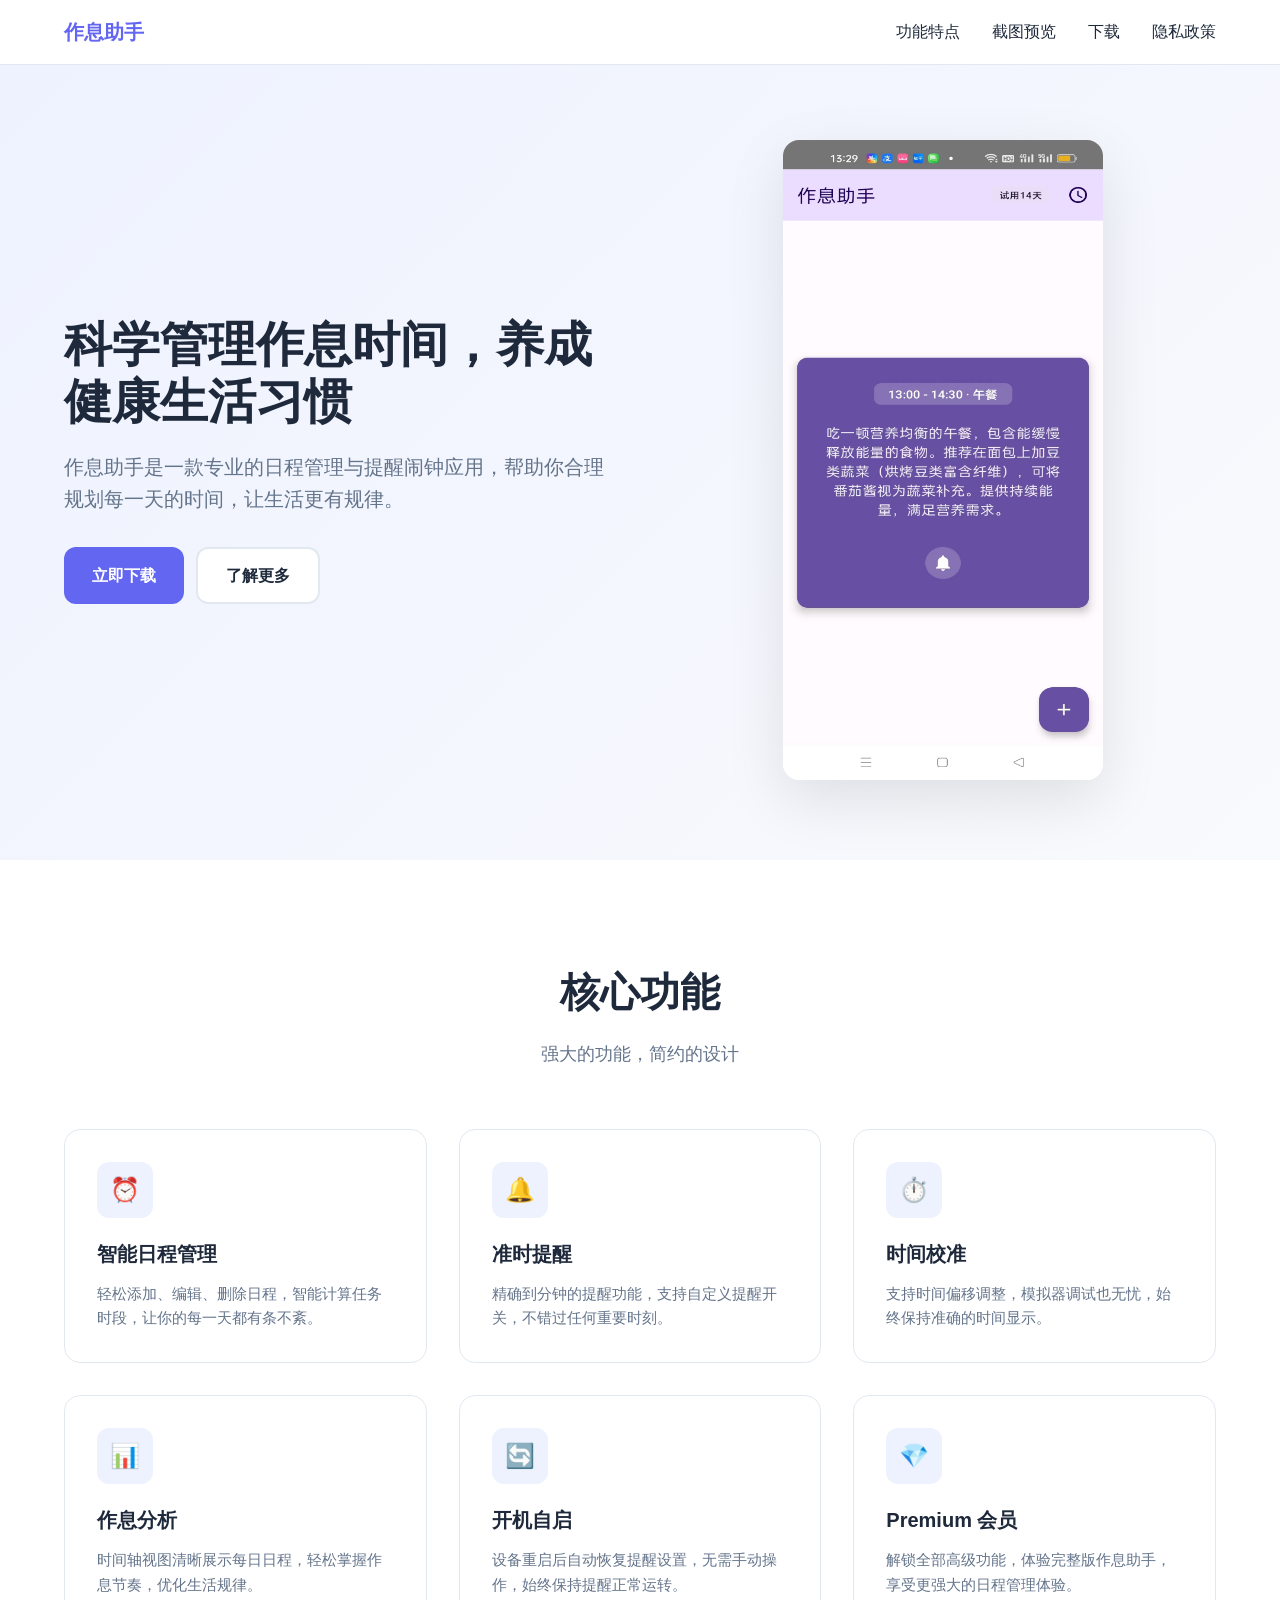
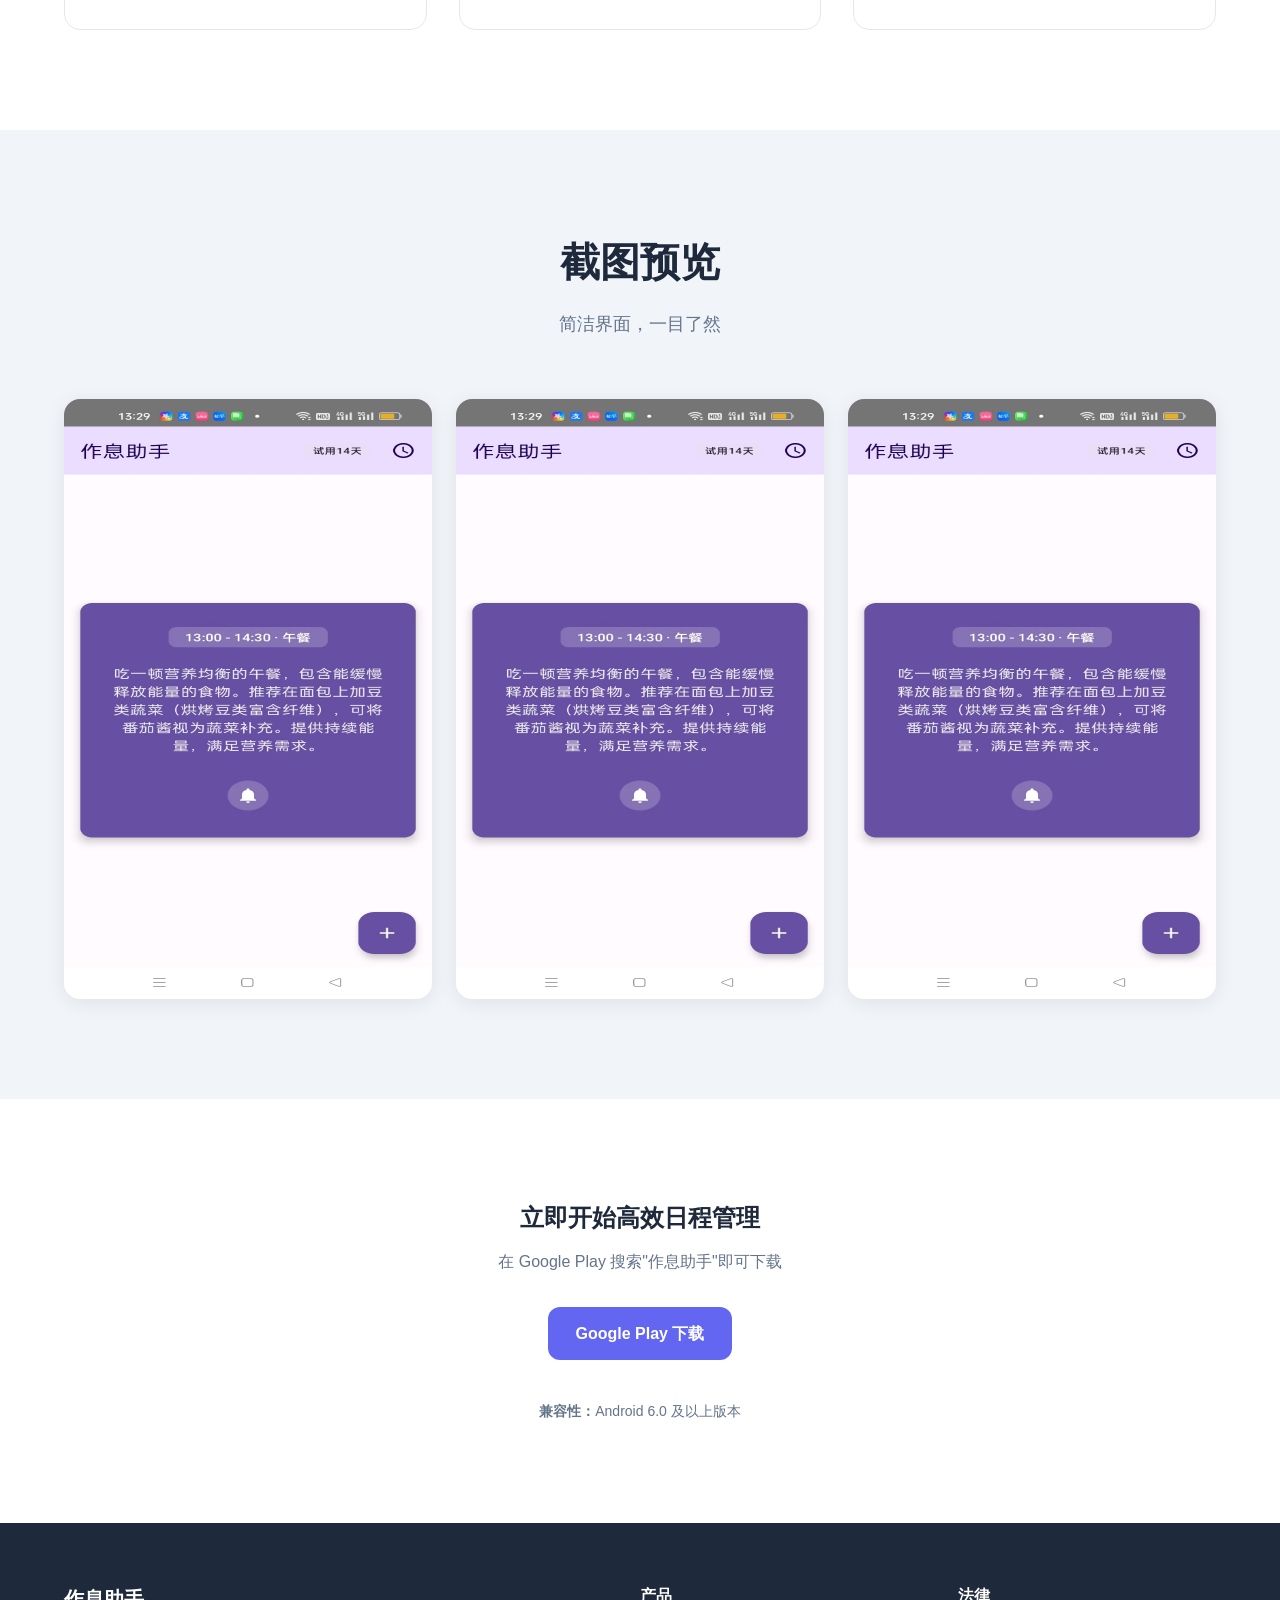
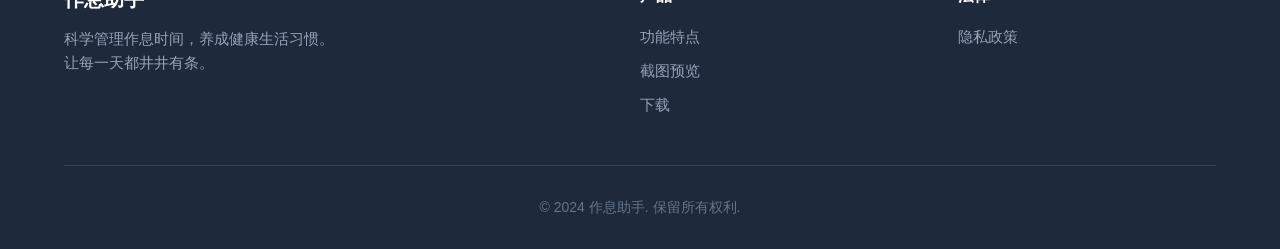
==== commit aafebf8f: "feat: add SEO-optimized marketing website" ====
--- a/index.html
+++ b/index.html
@@ -3,222 +3,258 @@
 <head>
     <meta charset="UTF-8">
     <meta name="viewport" content="width=device-width, initial-scale=1.0">
-    <title>作息助手 - 科学作息，健康生活</title>
-    <style>
-        * {
-            margin: 0;
-            padding: 0;
-            box-sizing: border-box;
+    <meta http-equiv="X-UA-Compatible" content="IE=edge">
+
+    <!-- Primary SEO -->
+    <title>作息助手 - 智能日程管理与提醒闹钟App | 作息助手下载</title>
+    <meta name="description" content="作息助手是一款专业的日程管理与提醒闹钟应用，帮助你科学规划作息时间，养成健康生活习惯。支持智能提醒、时间校准、作息分析，适用于睡眠管理、健身计划、工作日程等多种场景。">
+    <meta name="keywords" content="作息助手,日程管理,提醒闹钟,时间管理,作息时间,健康生活,习惯养成,睡眠管理,健身计划">
+    <meta name="author" content="作息助手">
+    <meta name="robots" content="index, follow">
+
+    <!-- Canonical URL -->
+    <link rel="canonical" href="https://scheduleassistant.app/">
+
+    <!-- Open Graph / Facebook -->
+    <meta property="og:type" content="website">
+    <meta property="og:url" content="https://scheduleassistant.app/">
+    <meta property="og:title" content="作息助手 - 智能日程管理与提醒闹钟App">
+    <meta property="og:description" content="科学规划作息时间，养成健康生活习惯。智能提醒、时间校准、作息分析，轻松管理你的每日日程。">
+    <meta property="og:image" content="https://scheduleassistant.app/assets/images/og-image.png">
+    <meta property="og:locale" content="zh_CN">
+
+    <!-- Twitter Cards -->
+    <meta name="twitter:card" content="summary_large_image">
+    <meta name="twitter:url" content="https://scheduleassistant.app/">
+    <meta name="twitter:title" content="作息助手 - 智能日程管理与提醒闹钟App">
+    <meta name="twitter:description" content="科学规划作息时间，养成健康生活习惯。智能提醒、时间校准、作息分析，轻松管理你的每日日程。">
+    <meta name="twitter:image" content="https://scheduleassistant.app/assets/images/og-image.png">
+
+    <!-- Favicon -->
+    <link rel="icon" type="image/png" href="/assets/images/icon.png">
+    <link rel="apple-touch-icon" href="/assets/images/icon.png">
+
+    <!-- Preconnect to Google Fonts -->
+    <link rel="preconnect" href="https://fonts.googleapis.com">
+    <link rel="preconnect" href="https://fonts.gstatic.com" crossorigin>
+
+    <!-- Stylesheet -->
+    <link rel="stylesheet" href="/assets/css/style.css">
+
+    <!-- JSON-LD Structured Data -->
+    <script type="application/ld+json">
+    {
+        "@context": "https://schema.org",
+        "@type": "SoftwareApplication",
+        "name": "作息助手",
+        "alternateName": "Schedule Assistant",
+        "description": "一款专业的日程管理与提醒闹钟应用，帮助用户科学规划作息时间，养成健康生活习惯。",
+        "url": "https://scheduleassistant.app/",
+        "applicationCategory": "LifestyleApplication",
+        "operatingSystem": "Android",
+        "offers": {
+            "@type": "Offer",
+            "price": "0",
+            "priceCurrency": "CNY"
+        },
+        "aggregateRating": {
+            "@type": "AggregateRating",
+            "ratingValue": "4.8",
+            "ratingCount": "12500"
+        },
+        "screenshot": "https://scheduleassistant.app/assets/images/screenshot-1.png"
+    }
+    </script>
+
+    <script type="application/ld+json">
+    {
+        "@context": "https://schema.org",
+        "@type": "WebSite",
+        "name": "作息助手官网",
+        "url": "https://scheduleassistant.app/",
+        "potentialAction": {
+            "@type": "SearchAction",
+            "target": "https://scheduleassistant.app/?q={search_term_string}",
+            "query-input": "required name=search_term_string"
         }
-
-        body {
-            font-family: -apple-system, BlinkMacSystemFont, "Segoe UI", "PingFang SC", "Hiragino Sans GB", "Microsoft YaHei", sans-serif;
-            background: linear-gradient(135deg, #667eea 0%, #764ba2 100%);
-            min-height: 100vh;
-            display: flex;
-            justify-content: center;
-            align-items: center;
-            padding: 20px;
-        }
-
-        .container {
-            background: white;
-            border-radius: 24px;
-            box-shadow: 0 20px 60px rgba(0, 0, 0, 0.2);
-            max-width: 420px;
-            width: 100%;
-            overflow: hidden;
-        }
-
-        .header {
-            background: linear-gradient(135deg, #667eea 0%, #764ba2 100%);
-            padding: 40px 30px;
-            text-align: center;
-            color: white;
-        }
-
-        .app-icon {
-            width: 100px;
-            height: 100px;
-            border-radius: 22px;
-            margin-bottom: 20px;
-            box-shadow: 0 8px 24px rgba(0, 0, 0, 0.2);
-        }
-
-        .app-name {
-            font-size: 28px;
-            font-weight: 700;
-            margin-bottom: 8px;
-        }
-
-        .app-tagline {
-            font-size: 14px;
-            opacity: 0.9;
-        }
-
-        .content {
-            padding: 30px;
-        }
-
-        .features-title {
-            font-size: 16px;
-            font-weight: 600;
-            color: #333;
-            margin-bottom: 16px;
-            text-align: center;
-        }
-
-        .features {
-            display: grid;
-            gap: 12px;
-            margin-bottom: 30px;
-        }
-
-        .feature-item {
-            display: flex;
-            align-items: center;
-            gap: 12px;
-            padding: 12px 16px;
-            background: #f8f9fa;
-            border-radius: 12px;
-        }
-
-        .feature-icon {
-            width: 36px;
-            height: 36px;
-            background: linear-gradient(135deg, #667eea 0%, #764ba2 100%);
-            border-radius: 10px;
-            display: flex;
-            align-items: center;
-            justify-content: center;
-            color: white;
-            font-size: 18px;
-        }
-
-        .feature-text {
-            flex: 1;
-        }
-
-        .feature-name {
-            font-size: 14px;
-            font-weight: 600;
-            color: #333;
-        }
-
-        .feature-desc {
-            font-size: 12px;
-            color: #888;
-            margin-top: 2px;
-        }
-
-        .download-btn {
-            display: block;
-            width: 100%;
-            padding: 16px;
-            background: linear-gradient(135deg, #667eea 0%, #764ba2 100%);
-            color: white;
-            text-align: center;
-            text-decoration: none;
-            border-radius: 14px;
-            font-size: 16px;
-            font-weight: 600;
-            transition: transform 0.2s, box-shadow 0.2s;
-            box-shadow: 0 4px 16px rgba(102, 126, 234, 0.4);
-        }
-
-        .download-btn:hover {
-            transform: translateY(-2px);
-            box-shadow: 0 6px 20px rgba(102, 126, 234, 0.5);
-        }
-
-        .download-btn:active {
-            transform: translateY(0);
-        }
-
-        .footer {
-            text-align: center;
-            padding: 20px;
-            color: #aaa;
-            font-size: 12px;
-        }
-
-        .screenshot {
-            width: 100%;
-            border-radius: 16px;
-            margin-bottom: 20px;
-            box-shadow: 0 4px 12px rgba(0, 0, 0, 0.1);
-        }
-
-        .screenshot-title {
-            font-size: 14px;
-            color: #666;
-            text-align: center;
-            margin-bottom: 12px;
-        }
-
-        @media (max-width: 480px) {
-            .container {
-                border-radius: 0;
+    }
+    </script>
+
+    <script type="application/ld+json">
+    {
+        "@context": "https://schema.org",
+        "@type": "FAQPage",
+        "mainEntity": [{
+            "@type": "Question",
+            "name": "作息助手是什么？",
+            "acceptedAnswer": {
+                "@type": "Answer",
+                "text": "作息助手是一款智能日程管理与提醒闹钟应用，帮助用户规划每日的作息时间，设置重要事项提醒，养成健康的生活习惯。"
             }
-
-            body {
-                padding: 0;
+        }, {
+            "@type": "Question",
+            "name": "作息助手支持哪些功能？",
+            "acceptedAnswer": {
+                "@type": "Answer",
+                "text": "支持日程添加与编辑、智能提醒、时间校准、作息分析、开机自动重排提醒等功能。"
             }
-        }
-    </style>
+        }, {
+            "@type": "Question",
+            "name": "作息助手是免费的吗？",
+            "acceptedAnswer": {
+                "@type": "Answer",
+                "text": "作息助手提供免费试用期，功能完整。试用期结束后可选择购买 Premium 解锁全部功能。"
+            }
+        }]
+    }
+    </script>
 </head>
 <body>
-    <div class="container">
-        <div class="header">
-            <img src="icon.png" alt="作息助手" class="app-icon">
-            <div class="app-name">作息助手</div>
-            <div class="app-tagline">科学作息，健康生活</div>
-        </div>
-
-        <div class="content">
-            <div class="screenshot-title">界面预览</div>
-            <img src="screenshot.jpg" alt="截图" class="screenshot">
-
-            <div class="features-title">功能特点</div>
-            <div class="features">
-                <div class="feature-item">
-                    <div class="feature-icon">📅</div>
-                    <div class="feature-text">
-                        <div class="feature-name">日程管理</div>
-                        <div class="feature-desc">清晰展示每日作息安排</div>
+    <!-- Navigation -->
+    <nav>
+        <div class="container">
+            <a href="/" class="logo">作息助手</a>
+            <ul class="nav-links">
+                <li><a href="#features">功能特点</a></li>
+                <li><a href="#screenshots">截图预览</a></li>
+                <li><a href="#download">下载</a></li>
+                <li><a href="/privacy.html">隐私政策</a></li>
+            </ul>
+        </div>
+    </nav>
+
+    <!-- Hero Section -->
+    <header class="hero">
+        <div class="container">
+            <div class="hero-content">
+                <div class="hero-text">
+                    <h1>科学管理作息时间，养成健康生活习惯</h1>
+                    <p>作息助手是一款专业的日程管理与提醒闹钟应用，帮助你合理规划每一天的时间，让生活更有规律。</p>
+                    <div style="display: flex; gap: 12px; flex-wrap: wrap;">
+                        <a href="#download" class="btn btn-primary">
+                            <span>立即下载</span>
+                        </a>
+                        <a href="#features" class="btn btn-secondary">
+                            <span>了解更多</span>
+                        </a>
                     </div>
                 </div>
-                <div class="feature-item">
+                <div class="hero-image">
+                    <img src="/assets/images/screenshot-1.png" alt="作息助手 App 预览界面" width="320" height="640" loading="eager">
+                </div>
+            </div>
+        </div>
+    </header>
+
+    <!-- Features Section -->
+    <section id="features" class="features">
+        <div class="container">
+            <div class="section-title">
+                <h2>核心功能</h2>
+                <p>强大的功能，简约的设计</p>
+            </div>
+            <div class="features-grid">
+                <article class="feature-card">
+                    <div class="feature-icon">⏰</div>
+                    <h3>智能日程管理</h3>
+                    <p>轻松添加、编辑、删除日程，智能计算任务时段，让你的每一天都有条不紊。</p>
+                </article>
+                <article class="feature-card">
                     <div class="feature-icon">🔔</div>
-                    <div class="feature-text">
-                        <div class="feature-name">准时提醒</div>
-                        <div class="feature-desc">不错过每个重要时刻</div>
-                    </div>
-                </div>
-                <div class="feature-item">
-                    <div class="feature-icon">⏰</div>
-                    <div class="feature-text">
-                        <div class="feature-name">时间校准</div>
-                        <div class="feature-desc">适配模拟器时间偏差</div>
-                    </div>
-                </div>
-                <div class="feature-item">
-                    <div class="feature-icon">🔒</div>
-                    <div class="feature-text">
-                        <div class="feature-name">终身授权</div>
-                        <div class="feature-desc">一次购买，永久使用</div>
-                    </div>
-                </div>
-            </div>
-
-            <a href="https://wwaya.lanzouv.com/iS5Ia3sx9hub" class="download-btn">
-                📥 下载安装（密码：2k86）
-            </a>
-        </div>
-
-        <div class="footer">
-            © 2024 作息助手 · 专注时间管理
-        </div>
-    </div>
+                    <h3>准时提醒</h3>
+                    <p>精确到分钟的提醒功能，支持自定义提醒开关，不错过任何重要时刻。</p>
+                </article>
+                <article class="feature-card">
+                    <div class="feature-icon">⏱️</div>
+                    <h3>时间校准</h3>
+                    <p>支持时间偏移调整，模拟器调试也无忧，始终保持准确的时间显示。</p>
+                </article>
+                <article class="feature-card">
+                    <div class="feature-icon">📊</div>
+                    <h3>作息分析</h3>
+                    <p>时间轴视图清晰展示每日日程，轻松掌握作息节奏，优化生活规律。</p>
+                </article>
+                <article class="feature-card">
+                    <div class="feature-icon">🔄</div>
+                    <h3>开机自启</h3>
+                    <p>设备重启后自动恢复提醒设置，无需手动操作，始终保持提醒正常运转。</p>
+                </article>
+                <article class="feature-card">
+                    <div class="feature-icon">💎</div>
+                    <h3>Premium 会员</h3>
+                    <p>解锁全部高级功能，体验完整版作息助手，享受更强大的日程管理体验。</p>
+                </article>
+            </div>
+        </div>
+    </section>
+
+    <!-- Screenshots Section -->
+    <section id="screenshots" class="screenshots">
+        <div class="container">
+            <div class="section-title">
+                <h2>截图预览</h2>
+                <p>简洁界面，一目了然</p>
+            </div>
+            <div class="screenshots-grid">
+                <div class="screenshot-card">
+                    <img src="/assets/images/screenshot-1.png" alt="作息助手主界面截图 - 日程时间轴展示" width="300" height="600" loading="lazy">
+                </div>
+                <div class="screenshot-card">
+                    <img src="/assets/images/screenshot-2.png" alt="作息助手添加日程截图 - 简单易用的添加界面" width="300" height="600" loading="lazy">
+                </div>
+                <div class="screenshot-card">
+                    <img src="/assets/images/screenshot-3.png" alt="作息助手提醒设置截图 - 灵活的提醒配置" width="300" height="600" loading="lazy">
+                </div>
+            </div>
+        </div>
+    </section>
+
+    <!-- Download Section -->
+    <section id="download" class="download">
+        <div class="container">
+            <h2>立即开始高效日程管理</h2>
+            <p style="color: var(--text-light); margin-top: 12px;">在 Google Play 搜索"作息助手"即可下载</p>
+            <div class="download-buttons">
+                <a href="https://play.google.com/store/apps/details?id=com.scheduleassistant.app" class="btn btn-primary" target="_blank" rel="noopener">
+                    <span>Google Play 下载</span>
+                </a>
+            </div>
+            <p style="margin-top: 40px; color: var(--text-light); font-size: 0.875rem;">
+                <strong>兼容性：</strong>Android 6.0 及以上版本
+            </p>
+        </div>
+    </section>
+
+    <!-- Footer -->
+    <footer>
+        <div class="container">
+            <div class="footer-content">
+                <div class="footer-brand">
+                    <h3>作息助手</h3>
+                    <p>科学管理作息时间，养成健康生活习惯。<br>让每一天都井井有条。</p>
+                </div>
+                <div class="footer-links">
+                    <h4>产品</h4>
+                    <ul>
+                        <li><a href="#features">功能特点</a></li>
+                        <li><a href="#screenshots">截图预览</a></li>
+                        <li><a href="#download">下载</a></li>
+                    </ul>
+                </div>
+                <div class="footer-links">
+                    <h4>法律</h4>
+                    <ul>
+                        <li><a href="/privacy.html">隐私政策</a></li>
+                    </ul>
+                </div>
+            </div>
+            <div class="footer-bottom">
+                <p>&copy; 2024 作息助手. 保留所有权利.</p>
+            </div>
+        </div>
+    </footer>
+
+    <!-- Lazy Load Images JS -->
+    <script src="/assets/js/main.js"></script>
 </body>
-</html>
+</html>
--- a/assets/css/style.css
+++ b/assets/css/style.css
@@ -0,0 +1,379 @@
+/* 作息助手 - 营销官网样式 */
+:root {
+    --primary: #6366f1;
+    --primary-dark: #4f46e5;
+    --secondary: #f1f5f9;
+    --text: #1e293b;
+    --text-light: #64748b;
+    --white: #ffffff;
+    --accent: #22c55e;
+}
+
+* {
+    margin: 0;
+    padding: 0;
+    box-sizing: border-box;
+}
+
+html {
+    scroll-behavior: smooth;
+}
+
+body {
+    font-family: -apple-system, BlinkMacSystemFont, 'Segoe UI', Roboto, 'Helvetica Neue', Arial, sans-serif;
+    color: var(--text);
+    line-height: 1.6;
+    background: var(--white);
+}
+
+.container {
+    max-width: 1200px;
+    margin: 0 auto;
+    padding: 0 24px;
+}
+
+/* Navigation */
+nav {
+    position: fixed;
+    top: 0;
+    left: 0;
+    right: 0;
+    background: rgba(255, 255, 255, 0.95);
+    backdrop-filter: blur(10px);
+    border-bottom: 1px solid #e2e8f0;
+    z-index: 1000;
+}
+
+nav .container {
+    display: flex;
+    justify-content: space-between;
+    align-items: center;
+    height: 64px;
+}
+
+.logo {
+    font-size: 1.25rem;
+    font-weight: 700;
+    color: var(--primary);
+    text-decoration: none;
+}
+
+.nav-links {
+    display: flex;
+    gap: 32px;
+    list-style: none;
+}
+
+.nav-links a {
+    color: var(--text);
+    text-decoration: none;
+    font-weight: 500;
+    transition: color 0.2s;
+}
+
+.nav-links a:hover {
+    color: var(--primary);
+}
+
+/* Hero Section */
+.hero {
+    padding: 140px 0 80px;
+    background: linear-gradient(135deg, #eef2ff 0%, #f8fafc 100%);
+}
+
+.hero-content {
+    display: grid;
+    grid-template-columns: 1fr 1fr;
+    gap: 60px;
+    align-items: center;
+}
+
+.hero h1 {
+    font-size: 3rem;
+    font-weight: 800;
+    line-height: 1.2;
+    margin-bottom: 20px;
+    color: var(--text);
+}
+
+.hero p {
+    font-size: 1.25rem;
+    color: var(--text-light);
+    margin-bottom: 32px;
+}
+
+.hero-image {
+    display: flex;
+    justify-content: center;
+}
+
+.hero-image img {
+    max-width: 100%;
+    border-radius: 16px;
+    box-shadow: 0 20px 60px rgba(0, 0, 0, 0.1);
+}
+
+/* Buttons */
+.btn {
+    display: inline-flex;
+    align-items: center;
+    gap: 8px;
+    padding: 14px 28px;
+    border-radius: 12px;
+    font-weight: 600;
+    font-size: 1rem;
+    text-decoration: none;
+    transition: all 0.2s;
+}
+
+.btn-primary {
+    background: var(--primary);
+    color: var(--white);
+}
+
+.btn-primary:hover {
+    background: var(--primary-dark);
+    transform: translateY(-2px);
+}
+
+.btn-secondary {
+    background: var(--white);
+    color: var(--text);
+    border: 2px solid #e2e8f0;
+}
+
+.btn-secondary:hover {
+    border-color: var(--primary);
+    color: var(--primary);
+}
+
+/* Features Section */
+.features {
+    padding: 100px 0;
+}
+
+.section-title {
+    text-align: center;
+    margin-bottom: 60px;
+}
+
+.section-title h2 {
+    font-size: 2.5rem;
+    font-weight: 700;
+    margin-bottom: 16px;
+}
+
+.section-title p {
+    font-size: 1.125rem;
+    color: var(--text-light);
+}
+
+.features-grid {
+    display: grid;
+    grid-template-columns: repeat(3, 1fr);
+    gap: 32px;
+}
+
+.feature-card {
+    padding: 32px;
+    border-radius: 16px;
+    background: var(--white);
+    border: 1px solid #e2e8f0;
+    transition: all 0.2s;
+}
+
+.feature-card:hover {
+    border-color: var(--primary);
+    box-shadow: 0 10px 40px rgba(99, 102, 241, 0.1);
+    transform: translateY(-4px);
+}
+
+.feature-icon {
+    width: 56px;
+    height: 56px;
+    border-radius: 12px;
+    background: #eef2ff;
+    display: flex;
+    align-items: center;
+    justify-content: center;
+    margin-bottom: 20px;
+    font-size: 1.5rem;
+}
+
+.feature-card h3 {
+    font-size: 1.25rem;
+    font-weight: 600;
+    margin-bottom: 12px;
+}
+
+.feature-card p {
+    color: var(--text-light);
+    font-size: 0.95rem;
+}
+
+/* Screenshots Section */
+.screenshots {
+    padding: 100px 0;
+    background: var(--secondary);
+}
+
+.screenshots-grid {
+    display: grid;
+    grid-template-columns: repeat(3, 1fr);
+    gap: 24px;
+}
+
+.screenshot-card {
+    border-radius: 16px;
+    overflow: hidden;
+    box-shadow: 0 4px 20px rgba(0, 0, 0, 0.08);
+    transition: transform 0.2s;
+}
+
+.screenshot-card:hover {
+    transform: scale(1.02);
+}
+
+.screenshot-card img {
+    width: 100%;
+    display: block;
+}
+
+/* Download Section */
+.download {
+    padding: 100px 0;
+    text-align: center;
+}
+
+.download-buttons {
+    display: flex;
+    justify-content: center;
+    gap: 16px;
+    margin-top: 32px;
+}
+
+/* Footer */
+footer {
+    background: var(--text);
+    color: var(--white);
+    padding: 60px 0 30px;
+}
+
+.footer-content {
+    display: grid;
+    grid-template-columns: 2fr 1fr 1fr;
+    gap: 60px;
+    margin-bottom: 40px;
+}
+
+.footer-brand h3 {
+    font-size: 1.25rem;
+    margin-bottom: 12px;
+}
+
+.footer-brand p {
+    color: #94a3b8;
+    font-size: 0.95rem;
+}
+
+.footer-links h4 {
+    font-size: 1rem;
+    margin-bottom: 16px;
+}
+
+.footer-links ul {
+    list-style: none;
+}
+
+.footer-links li {
+    margin-bottom: 8px;
+}
+
+.footer-links a {
+    color: #94a3b8;
+    text-decoration: none;
+    font-size: 0.95rem;
+    transition: color 0.2s;
+}
+
+.footer-links a:hover {
+    color: var(--white);
+}
+
+.footer-bottom {
+    border-top: 1px solid #334155;
+    padding-top: 30px;
+    text-align: center;
+    color: #64748b;
+    font-size: 0.875rem;
+}
+
+/* Privacy Page */
+.privacy-content {
+    padding: 120px 0 60px;
+    max-width: 800px;
+    margin: 0 auto;
+}
+
+.privacy-content h1 {
+    font-size: 2.5rem;
+    margin-bottom: 40px;
+}
+
+.privacy-content h2 {
+    font-size: 1.5rem;
+    margin: 32px 0 16px;
+    color: var(--text);
+}
+
+.privacy-content p {
+    margin-bottom: 16px;
+    color: var(--text-light);
+}
+
+/* Responsive */
+@media (max-width: 768px) {
+    .hero-content {
+        grid-template-columns: 1fr;
+        text-align: center;
+    }
+
+    .hero h1 {
+        font-size: 2rem;
+    }
+
+    .features-grid,
+    .screenshots-grid {
+        grid-template-columns: 1fr;
+    }
+
+    .footer-content {
+        grid-template-columns: 1fr;
+        gap: 32px;
+    }
+
+    .download-buttons {
+        flex-direction: column;
+        align-items: center;
+    }
+
+    .nav-links {
+        display: none;
+    }
+}
+
+/* Animations */
+@keyframes fadeIn {
+    from {
+        opacity: 0;
+        transform: translateY(20px);
+    }
+    to {
+        opacity: 1;
+        transform: translateY(0);
+    }
+}
+
+.hero-content > * {
+    animation: fadeIn 0.6s ease-out forwards;
+}
